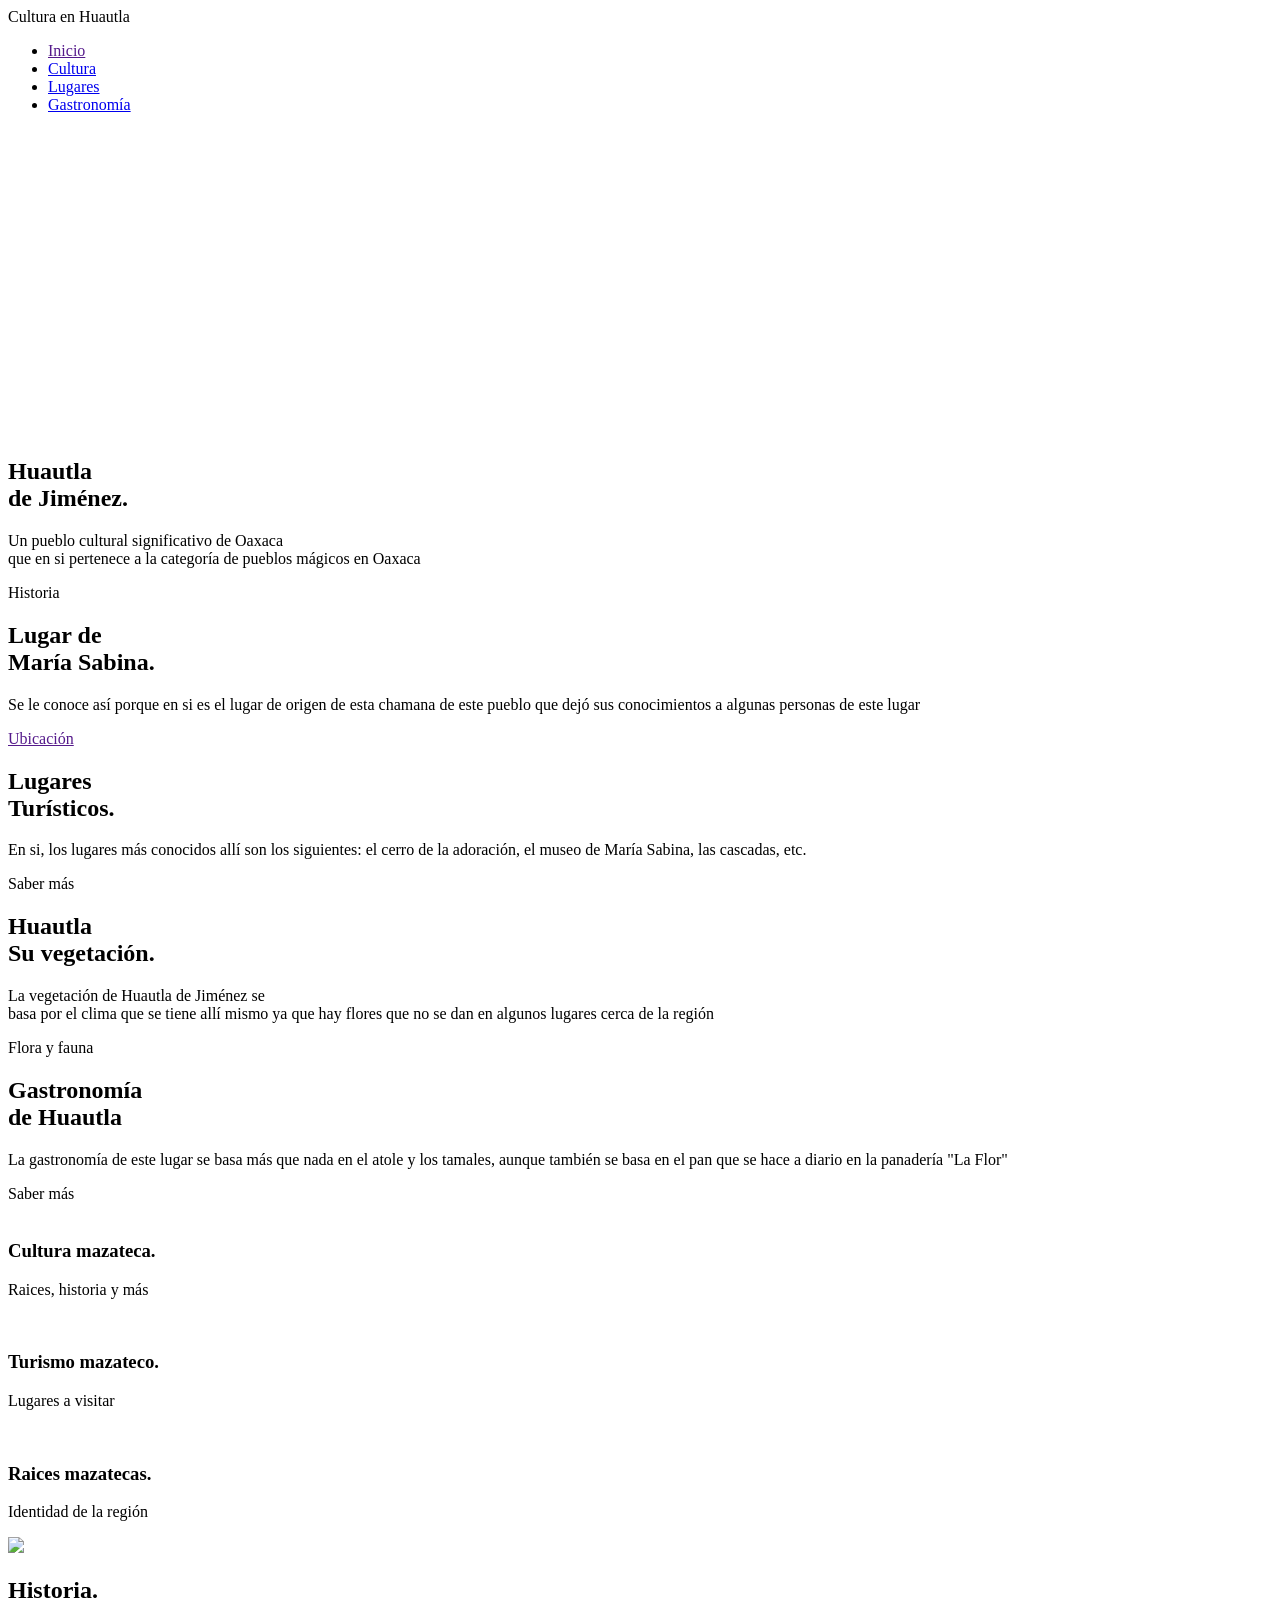
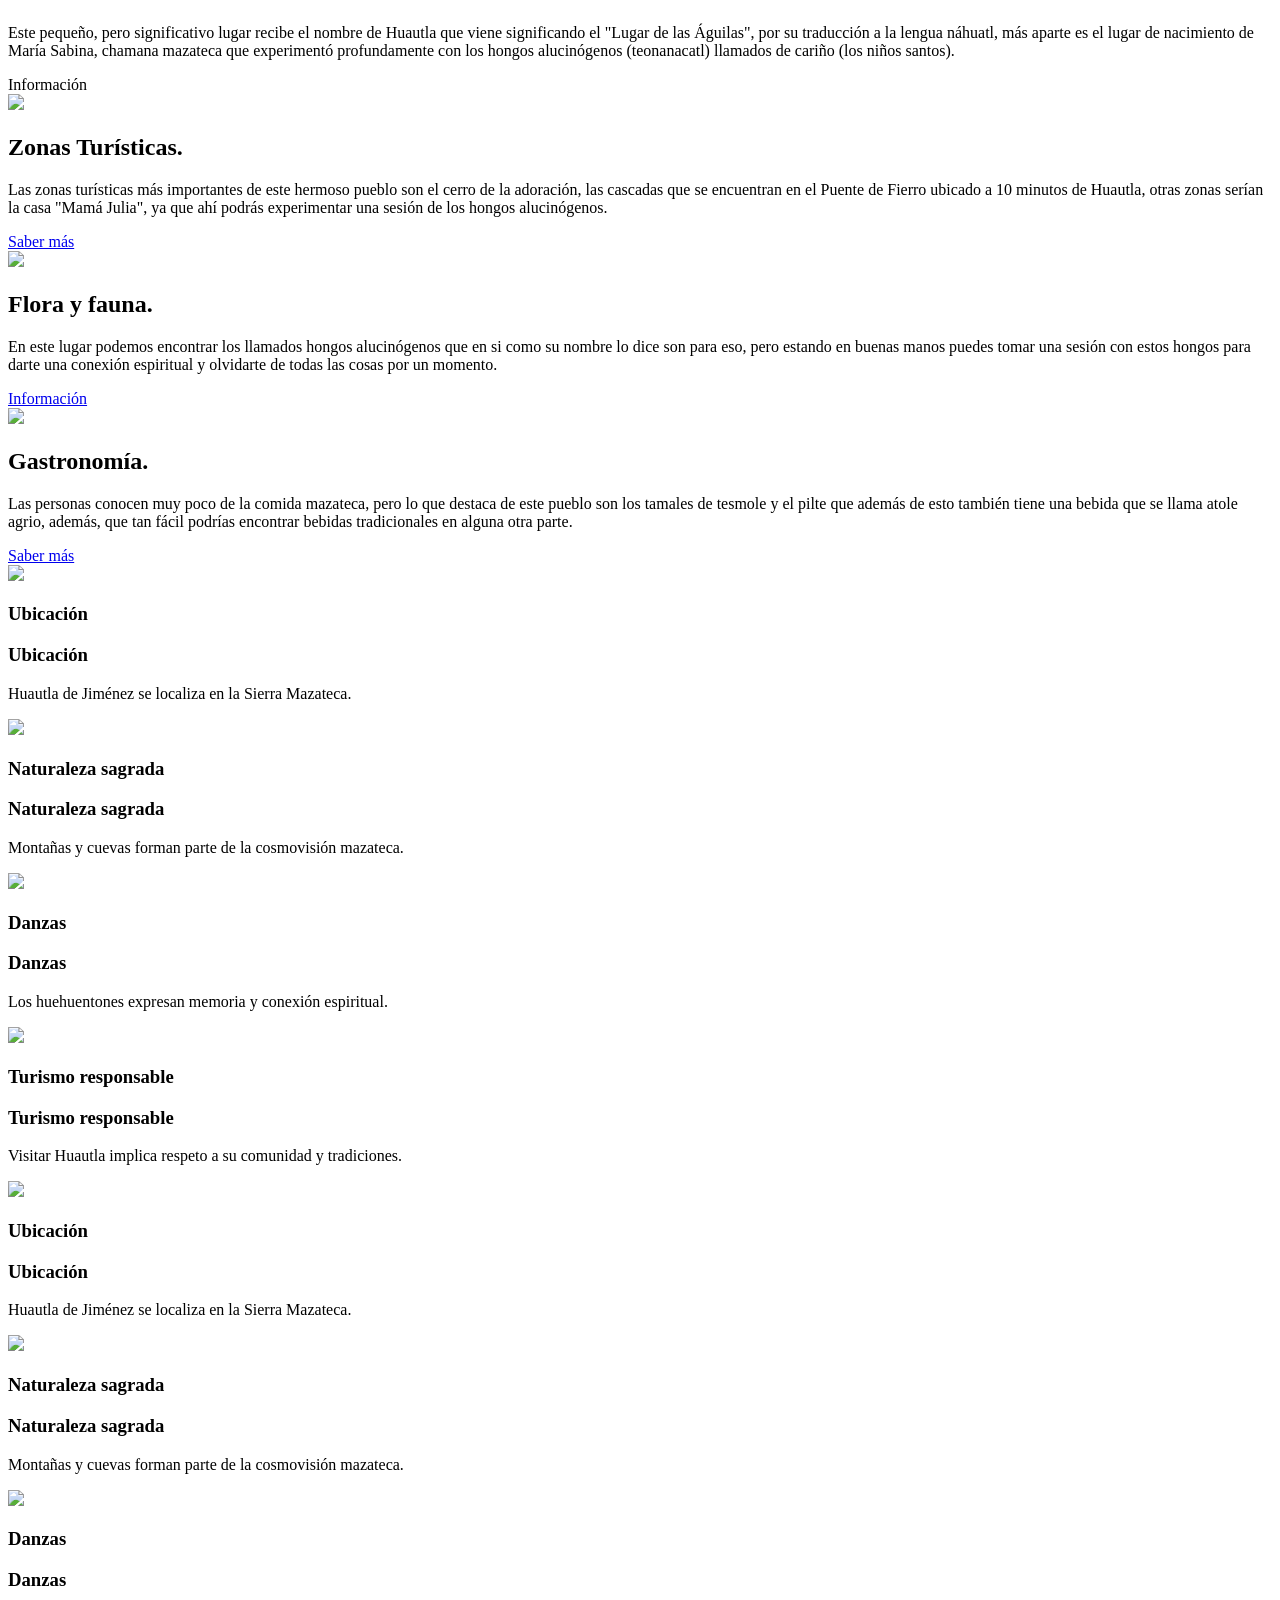
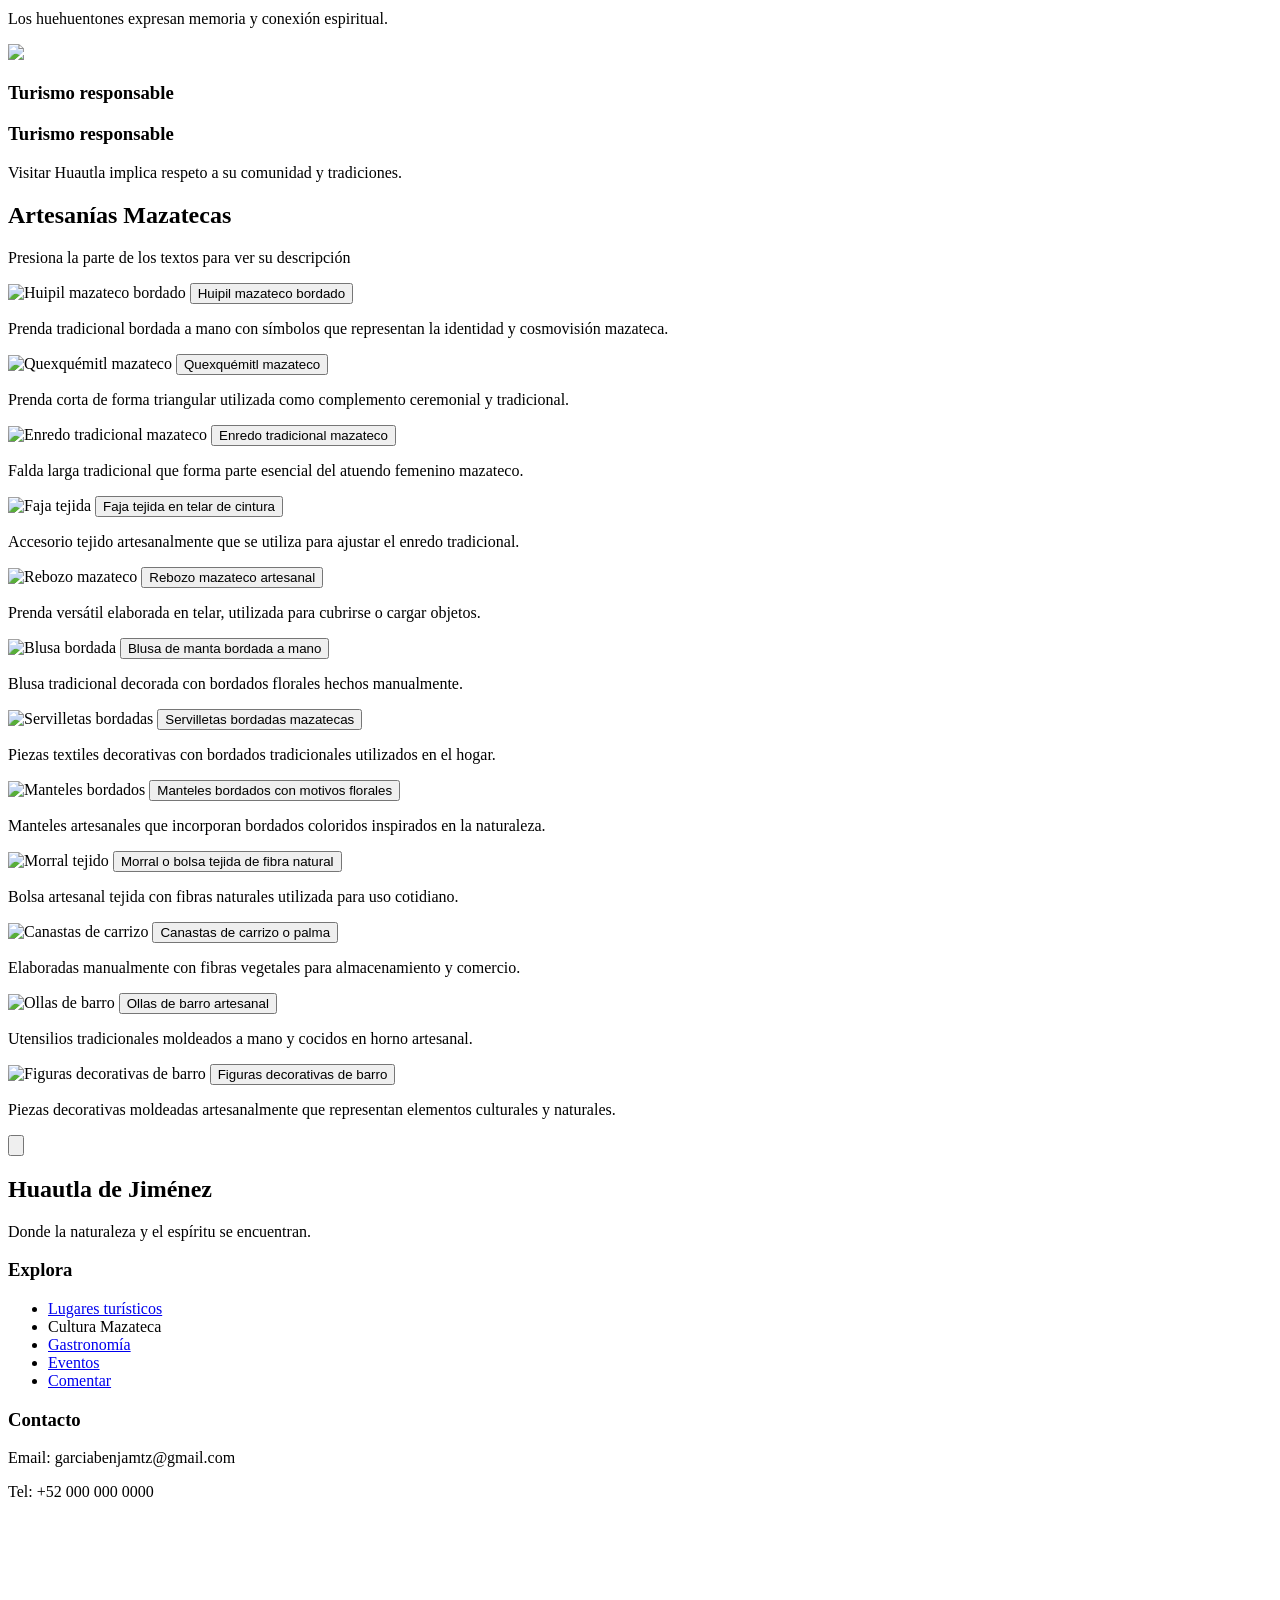
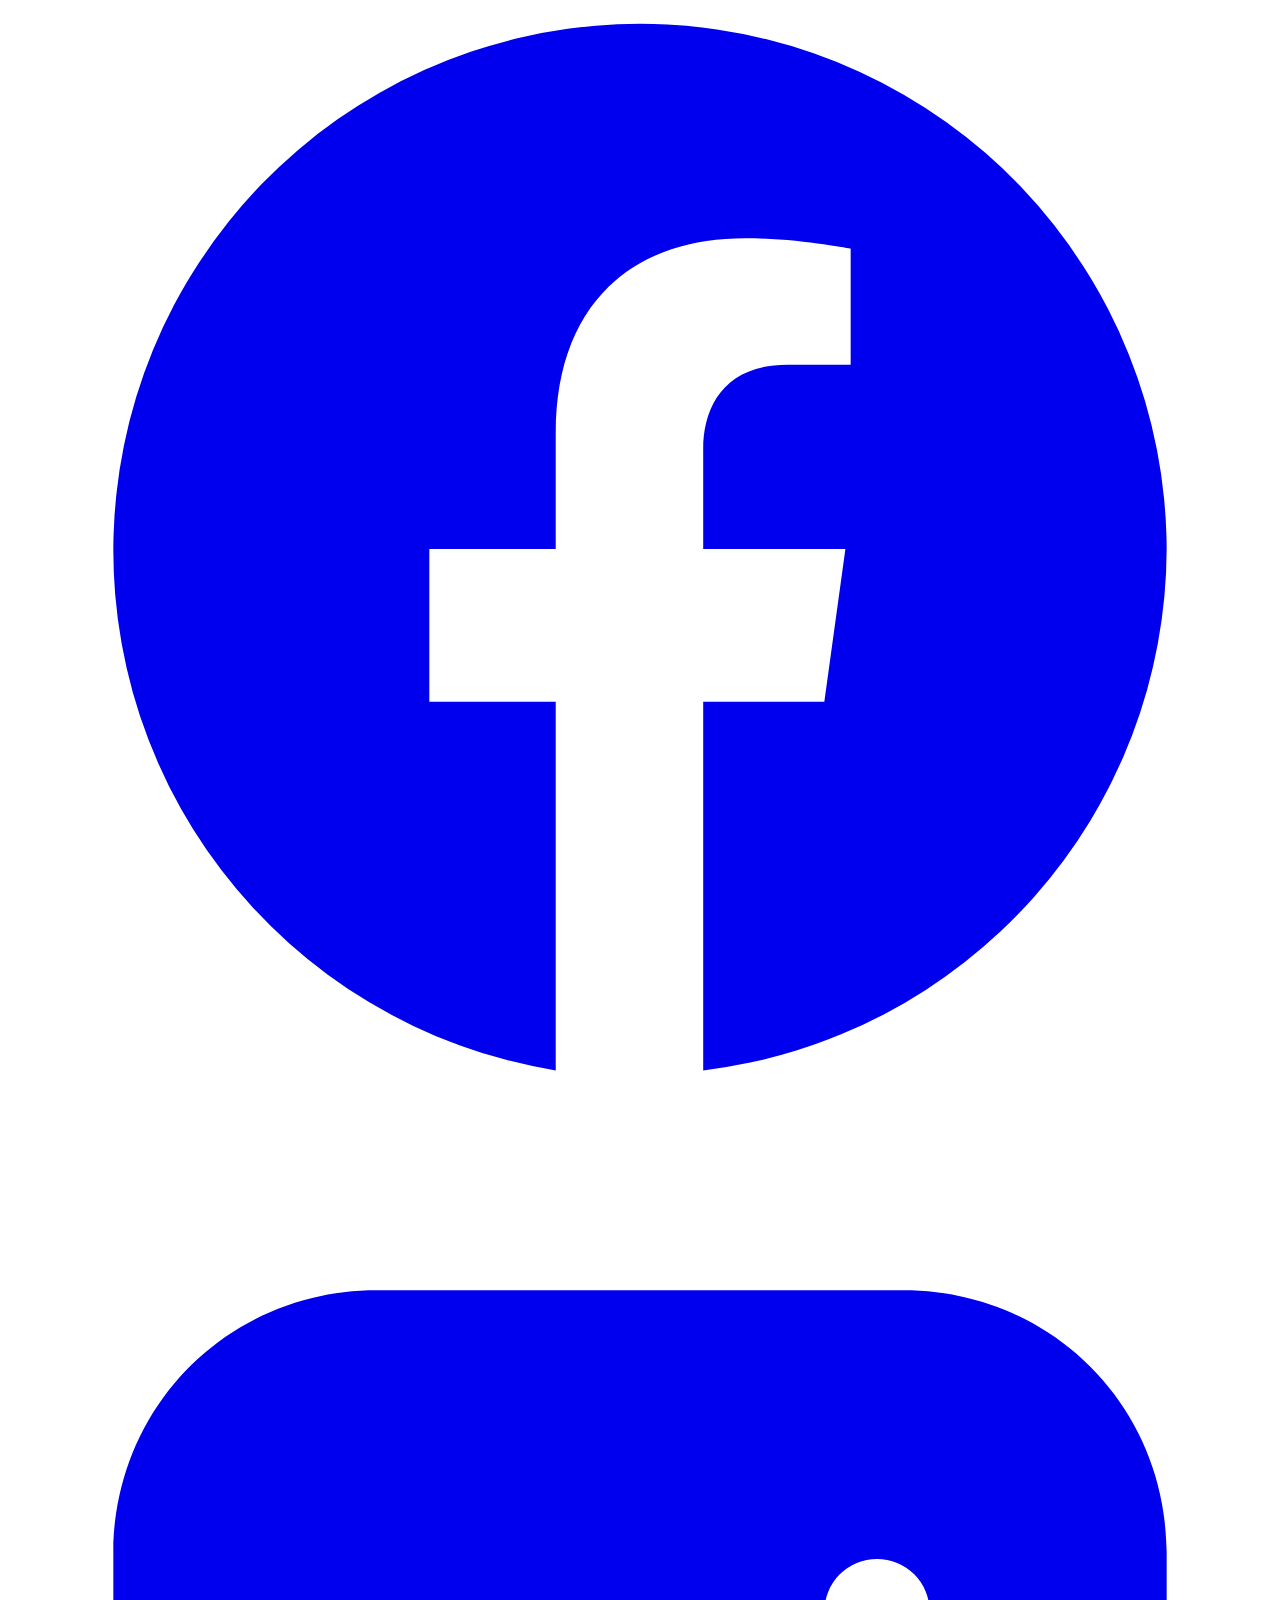
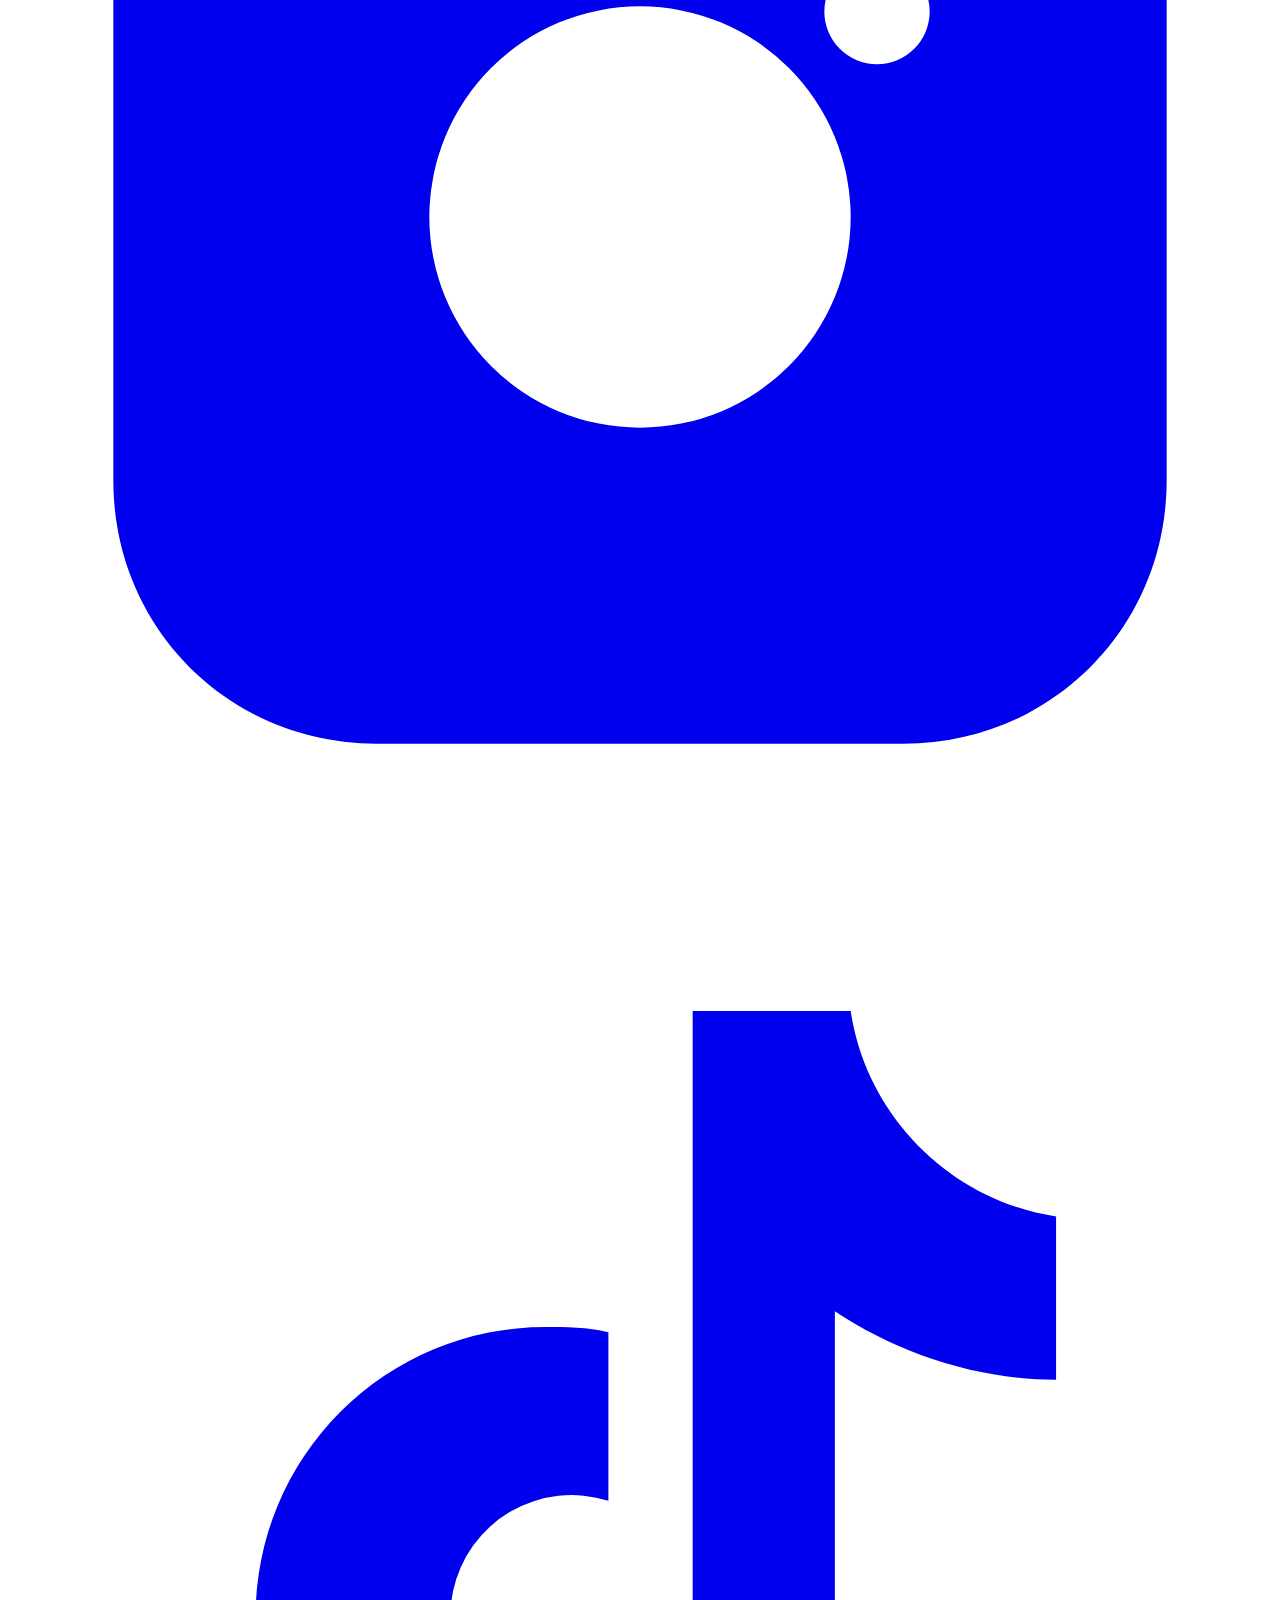
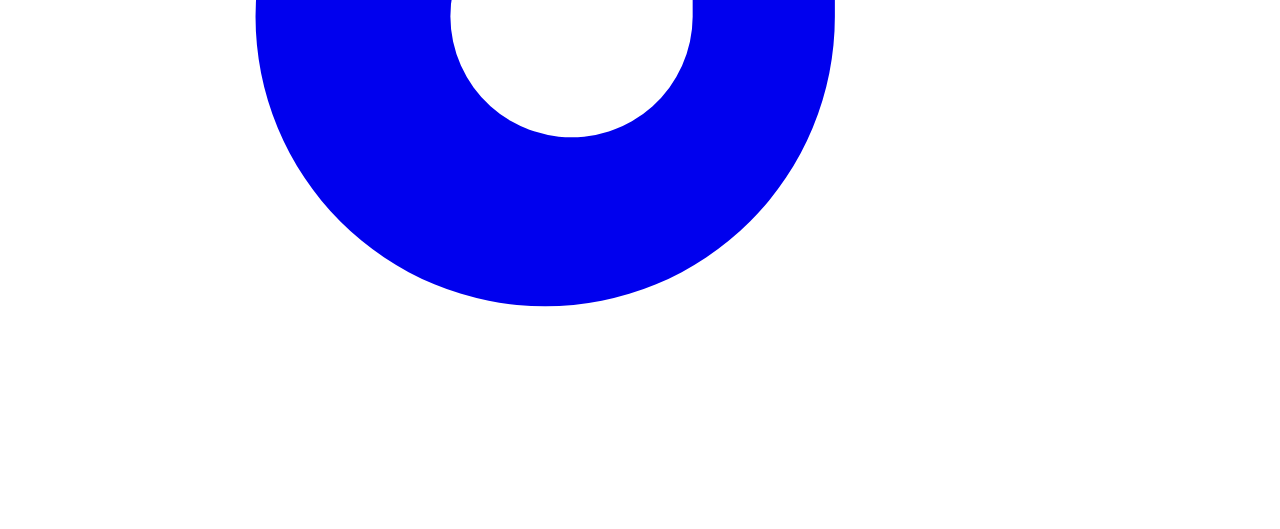
==== index.html @ d5d4a18e "Add files via upload" ====
<!DOCTYPE html>
<html lang="en">
<head>
    <meta charset="UTF-8">
    <meta http-equiv="X-UA-Compatible" content="IE-edge">
    <meta name="viewport" content="width=device-width, initial-scale=1.0">
    <title>Cultura en Huautla de Jiménez, Oaxaca</title>
    <link rel="stylesheet" href="CSS/Aparien.css">
    <link rel="preconnect" href="https://fonts.googleapis.com">
    <link rel="preconnect" href="https://fonts.gstatic.com" crossorigin>
</head>
<body>

    <!-- NAVBAR -->
  <nav class="navbar">
    <div class="logo">Cultura en Huautla</div>

    <div class="hamburger" id="hamburger">
        <span></span>
        <span></span>
        <span></span>
    </div>


    <ul class="menu" id="menu">
      <li><a class="active" href="">Inicio</a></li>
      <li><a href="De nosotros.html">Cultura</a></li>
      <li><a href="Servicios.html">Lugares</a></li>
      <li><a href="Gastro.html">Gastronomía</a></li>
    </ul>
  </nav>

    <section class="home" id="home">
        <video class="video-slider active" src="Videos/Video_2-1.mp4" autoplay muted loop playsinline preload="metadata"></video>
        <video class="video-slider" src="Videos/Video_2.mp4" autoplay muted loop playsinline preload="metadata"></video>
        <video class="video-slider" src="Videos/Video_3.mp4" autoplay muted loop playsinline preload="metadata"></video>
        <video class="video-slider" src="Videos/Video_4.mp4" autoplay muted loop playsinline preload="metadata"></video>
        <video class="video-slider" src="Videos/video_1.mp4" autoplay muted loop playsinline preload="metadata"></video>

        <div class="content active">
            <h1>Huautla<br><span>de Jiménez.</span></h1>
            <p>Un pueblo cultural significativo de Oaxaca<br>que en si pertenece a la categoría de pueblos mágicos en Oaxaca</p>
            <a onclick="document.getElementById('blog-1').scrollIntoView({behavior:'smooth'})">Historia</a>
        </div>
        <div class="content">
            <h1>Lugar de<br><span>María Sabina.</span></h1>
            <p>Se le conoce así porque en si es el lugar de origen de esta chamana de este pueblo que dejó sus conocimientos a algunas personas de este lugar</p>
            <a href="">Ubicación</a>
        </div>
        <div class="content">
            <h1>Lugares<br><span>Turísticos.</span></h1>
            <p>En si, los lugares más conocidos allí son los siguientes: el cerro de la adoración, el museo de María Sabina, las cascadas, etc.</p>
            <a onclick="document.getElementById('blog-3').scrollIntoView({behavior:'smooth'})">Saber más</a>
        </div>
        <div class="content">
            <h1>Huautla<br><span>Su vegetación.</span></h1>
            <p>La vegetación de Huautla de Jiménez se<br>basa por el clima que se tiene allí mismo ya que hay flores que no se dan en algunos lugares cerca de la región</p>
            <a onclick="document.getElementById('blog-4').scrollIntoView({behavior:'smooth'})">Flora y fauna</a>
        </div>
        <div class="content">
            <h1>Gastronomía<br><span>de Huautla</span></h1>
            <p>La gastronomía de este lugar se basa más que nada en el atole y los tamales, aunque también se basa en el pan que se hace a diario en la panadería "La Flor"</p>
            <a onclick="document.getElementById('blog-5').scrollIntoView({behavior:'smooth'})">Saber más</a>
        </div>
        <div class="slider-navigation">
            <div class="nav-btn active"></div>
            <div class="nav-btn"></div>
            <div class="nav-btn"></div>
            <div class="nav-btn"></div>
            <div class="nav-btn"></div>
        </div>

        <div class="hero-overlay"></div>
    </section>

    <section class="icons container">
        <div class="icon-1">
            <div class="icon-img">
                <img src="Icons/instagram.ico" loading="lazy" alt="">
            </div>
            <div class="icon-txt">
                <h3>Cultura mazateca.</h3>
                <p>
                    Raices, historia y más
                </p>
            </div>
        </div>
        <div class="icon-1">
            <div class="icon-img">
                <img src="Icons/Tiktok.ico" loading="lazy" alt="">
            </div>
            <div class="icon-txt">
                <h3>Turismo mazateco.</h3>
                <p>
                    Lugares a visitar
                </p>
            </div>
        </div>
        <div class="icon-1">
            <div class="icon-img">
                <img src="Icons/Face.ico" loading="lazy" alt="">
            </div>
            <div class="icon-txt">
                <h3>Raices mazatecas.</h3>
                <p>
                    Identidad de la región
                </p>
            </div>
        </div>
    </section>

    <section class="blog container">

        <div class="blog-1" id="blog-1">
            <img src="Fotos/huehuentones-42.jpg" loading="lazy">
            <h2>Historia.</h2>
            <p>
                Este pequeño, pero significativo lugar recibe el nombre de Huautla 
                que viene significando el "Lugar de las Águilas", por su traducción 
                a la lengua náhuatl, más aparte es el lugar de nacimiento de 
                María Sabina, chamana mazateca que experimentó profundamente con 
                los hongos alucinógenos (teonanacatl) llamados de cariño (los niños santos).
            </p>
            <a onclick="document.getElementById('home').scrollIntoView({behavior:'smooth'})"class="btn-2">Información</a>
        </div>
        
        <div class="blog-1" id="blog-3">
            <img src="Fotos/Sis.jpg" loading="lazy">
            <h2>Zonas Turísticas.</h2>
            <p>
                Las zonas turísticas más importantes de este hermoso pueblo son 
                el cerro de la adoración, las cascadas que se encuentran en el 
                Puente de Fierro ubicado a 10 minutos de Huautla, otras zonas serían 
                la casa "Mamá Julia", ya que ahí podrás experimentar una sesión de los 
                hongos alucinógenos.
            </p>
            <a href="Servicios.html" class="btn-2">Saber más</a>
        </div>
    </section>

    <section class="blogs container">

        <div class="blogs-1" id="blog-4">
            <img src="Fotos/cascadas.png" loading="lazy">
            <h2>Flora y fauna.</h2>
            <p>
                En este lugar podemos encontrar los llamados hongos alucinógenos que en si como su nombre lo dice son para eso, pero estando en buenas manos puedes tomar una sesión con estos hongos para darte una conexión espiritual y olvidarte de todas las cosas por un momento.
            </p>
            <a href="#" class="btn-2">Información</a>
        </div>

        <div class="blogs-1" id="blog-5">
            <img src="Fotos/Tejate.webp" loading="lazy">
            <h2>Gastronomía.</h2>
            <p>
                Las personas conocen muy poco de la comida mazateca, pero lo que 
                destaca de este pueblo son los tamales de tesmole y el pilte 
                que además de esto también tiene una bebida que se llama atole agrio,
                además, que tan fácil podrías encontrar bebidas tradicionales en alguna otra parte.
            </p>
            <a href="Gastro.html" class="btn-2">Saber más</a>
        </div>
    </section>

    <section class="cards">
    
    <div class="card">
        <div class="card-inner">
            <div class="card-front">
                <img src="Fotos/Huautla-de-Jimenez.10.gif" loading="lazy">
                <h3>Ubicación</h3>
            </div>
            <div class="card-back">
                <h3>Ubicación</h3>
                <p>Huautla de Jiménez se localiza en la Sierra Mazateca.</p>
            </div>
        </div>
    </div>

    <div class="card">
        <div class="card-inner">
            <div class="card-front">
                <img src="Fotos/rios.jpg" loading="lazy">
                <h3>Naturaleza sagrada</h3>
            </div>
            <div class="card-back">
                <h3>Naturaleza sagrada</h3>
                <p>Montañas y cuevas forman parte de la cosmovisión mazateca.</p>
            </div>
        </div>
    </div>

    <div class="card">
        <div class="card-inner">
            <div class="card-front">
                <img src="Fotos/danza.webp" loading="lazy">
                <h3>Danzas</h3>
            </div>
            <div class="card-back">
                <h3>Danzas</h3>
                <p>Los huehuentones expresan memoria y conexión espiritual.</p>
            </div>
        </div>
    </div>

    <div class="card">
        <div class="card-inner">
            <div class="card-front">
                <img src="Fotos/descarga (1).jfif" loading="lazy">
                <h3>Turismo responsable</h3>
            </div>
            <div class="card-back">
                <h3>Turismo responsable</h3>
                <p>Visitar Huautla implica respeto a su comunidad y tradiciones.</p>
            </div>
        </div>
    </div>

    <div class="card">
        <div class="card-inner">
            <div class="card-front">
                <img src="Fotos/Huautla-de-Jimenez.10.gif" loading="lazy">
                <h3>Ubicación</h3>
            </div>
            <div class="card-back">
                <h3>Ubicación</h3>
                <p>Huautla de Jiménez se localiza en la Sierra Mazateca.</p>
            </div>
        </div>
    </div>

    <div class="card">
        <div class="card-inner">
            <div class="card-front">
                <img src="Fotos/rios.jpg" loading="lazy">
                <h3>Naturaleza sagrada</h3>
            </div>
            <div class="card-back">
                <h3>Naturaleza sagrada</h3>
                <p>Montañas y cuevas forman parte de la cosmovisión mazateca.</p>
            </div>
        </div>
    </div>

    <div class="card">
        <div class="card-inner">
            <div class="card-front">
                <img src="Fotos/danza.webp" loading="lazy">
                <h3>Danzas</h3>
            </div>
            <div class="card-back">
                <h3>Danzas</h3>
                <p>Los huehuentones expresan memoria y conexión espiritual.</p>
            </div>
        </div>
    </div>

    <div class="card">
        <div class="card-inner">
            <div class="card-front">
                <img src="Fotos/descarga (1).jfif" loading="lazy">
                <h3>Turismo responsable</h3>
            </div>
            <div class="card-back">
                <h3>Turismo responsable</h3>
                <p>Visitar Huautla implica respeto a su comunidad y tradiciones.</p>
            </div>
        </div>
    </div>

    </section>
    
    <section class="artesanias-section">
        <h2>Artesanías Mazatecas</h2>
        <p class="section-text">Presiona la parte de los textos para ver su descripción</p>
    
        <div class="artesanias-grid">
    
            <!-- 1 -->
            <div class="car">
                <img src="Fotos/art9.jpg" loading="lazy" alt="Huipil mazateco bordado">
                <button class="accordion">Huipil mazateco bordado</button>
                <div class="panel">
                    <p>Prenda tradicional bordada a mano con símbolos que representan la identidad y cosmovisión mazateca.
                    </p>
                </div>
            </div>
    
            <!-- 2 -->
            <div class="car">
                <img src="Fotos/art3.webp" loading="lazy" alt="Quexquémitl mazateco">
                <button class="accordion">Quexquémitl mazateco</button>
                <div class="panel">
                    <p>Prenda corta de forma triangular utilizada como complemento ceremonial y tradicional.</p>
                </div>
            </div>
    
            <!-- 3 -->
            <div class="car">
                <img src="Fotos/art5.jpg" loading="lazy" alt="Enredo tradicional mazateco">
                <button class="accordion">Enredo tradicional mazateco</button>
                <div class="panel">
                    <p>Falda larga tradicional que forma parte esencial del atuendo femenino mazateco.</p>
                </div>
            </div>
    
            <!-- 4 -->
            <div class="car">
                <img src="Fotos/art12.webp" loading="lazy" alt="Faja tejida">
                <button class="accordion">Faja tejida en telar de cintura</button>
                <div class="panel">
                    <p>Accesorio tejido artesanalmente que se utiliza para ajustar el enredo tradicional.</p>
                </div>
            </div>
    
            <!-- 5 -->
            <div class="car">
                <img src="Fotos/art11.jpg" loading="lazy" alt="Rebozo mazateco">
                <button class="accordion">Rebozo mazateco artesanal</button>
                <div class="panel">
                    <p>Prenda versátil elaborada en telar, utilizada para cubrirse o cargar objetos.</p>
                </div>
            </div>
    
            <!-- 6 -->
            <div class="car">
                <img src="Fotos/art2.jpg" loading="lazy" alt="Blusa bordada">
                <button class="accordion">Blusa de manta bordada a mano</button>
                <div class="panel">
                    <p>Blusa tradicional decorada con bordados florales hechos manualmente.</p>
                </div>
            </div>
    
            <!-- 7 -->
            <div class="car">
                <img src="Fotos/art6.jpg" loading="lazy" alt="Servilletas bordadas">
                <button class="accordion">Servilletas bordadas mazatecas</button>
                <div class="panel">
                    <p>Piezas textiles decorativas con bordados tradicionales utilizados en el hogar.</p>
                </div>
            </div>
    
            <!-- 8 -->
            <div class="car">
                <img src="Fotos/art13.jpg" loading="lazy" alt="Manteles bordados">
                <button class="accordion">Manteles bordados con motivos florales</button>
                <div class="panel">
                    <p>Manteles artesanales que incorporan bordados coloridos inspirados en la naturaleza.</p>
                </div>
            </div>
    
            <!-- 9 -->
            <div class="car">
                <img src="Fotos/art8.jpg" loading="lazy" alt="Morral tejido">
                <button class="accordion">Morral o bolsa tejida de fibra natural</button>
                <div class="panel">
                    <p>Bolsa artesanal tejida con fibras naturales utilizada para uso cotidiano.</p>
                </div>
            </div>
    
            <!-- 10 -->
            <div class="car">
                <img src="Fotos/art4.jpg" loading="lazy" alt="Canastas de carrizo">
                <button class="accordion">Canastas de carrizo o palma</button>
                <div class="panel">
                    <p>Elaboradas manualmente con fibras vegetales para almacenamiento y comercio.</p>
                </div>
            </div>
    
            <!-- 11 -->
            <div class="car">
                <img src="Fotos/art1.jpg" loading="lazy" alt="Ollas de barro">
                <button class="accordion">Ollas de barro artesanal</button>
                <div class="panel">
                    <p>Utensilios tradicionales moldeados a mano y cocidos en horno artesanal.</p>
                </div>
            </div>
    
            <!-- 12 -->
            <div class="car">
                <img src="Fotos/art7.jpg" loading="lazy" alt="Figuras decorativas de barro">
                <button class="accordion">Figuras decorativas de barro</button>
                <div class="panel">
                    <p>Piezas decorativas moldeadas artesanalmente que representan elementos culturales y naturales.</p>
                </div>
            </div>
    
        </div>
    </section>

<button id="backToTop" aria-label="Volver arriba">
  <svg viewBox="0 0 24 24" fill="none">
    <path d="M12 19V5M12 5L5 12M12 5L19 12"
          stroke="currentColor"
          stroke-width="2.2"
          stroke-linecap="round"
          stroke-linejoin="round"/>
  </svg>
</button>

<footer class="footer parallax-footer">
<div class="footer-overlay"></div>

<div class="footer-container reveal">

    <div class="footer-brand">
        <h2>Huautla de Jiménez</h2>
        <p>Donde la naturaleza y el espíritu se encuentran.</p>
    </div>

    <div class="footer-links">
        <h3>Explora</h3>
        <ul>
            <li><a href="Servicios.html">Lugares turísticos</a></li>
            <li><a onclick="document.getElementById('home').scrollIntoView({behavior:'smooth'})" class="button">Cultura
                    Mazateca</a></li>
            <li><a href="Gastro.html">Gastronomía</a></li>
            <li><a href="De nosotros.html">Eventos</a></li>
            <li><a href="Comentar.html">Comentar</a></li>
        </ul>
    </div>

    <div class="footer-contact">
        <h3>Contacto</h3>
        <p>Email: garciabenjamtz@gmail.com</p>
        <p>Tel: +52 000 000 0000</p>
        <div class="social">
            <a href="#" aria-label="Facebook">
                <svg viewBox="0 0 24 24" fill="currentColor">
                    <path
                        d="M22 12a10 10 0 1 0-11.6 9.9v-7h-2.4V12h2.4V9.8c0-2.4 1.4-3.7 3.6-3.7 1 0 2 .2 2 .2v2.2h-1.2c-1.2 0-1.6.8-1.6 1.6V12h2.7l-.4 2.9h-2.3v7A10 10 0 0 0 22 12z" />
                </svg>
            </a>

            <a href="#" aria-label="Instagram">
                <svg viewBox="0 0 24 24" fill="currentColor">
                    <path
                        d="M7 2C4.2 2 2 4.2 2 7v10c0 2.8 2.2 5 5 5h10c2.8 0 5-2.2 5-5V7c0-2.8-2.2-5-5-5H7zm5 6a4 4 0 1 1 0 8 4 4 0 0 1 0-8zm4.5-.9a1 1 0 1 1 0 2 1 1 0 0 1 0-2z" />
                </svg>
            </a>

            <a href="#" aria-label="TikTok">
                <svg viewBox="0 0 24 24" fill="currentColor">
                    <path
                        d="M16 3c.3 2 1.9 3.6 3.9 3.9v3.1c-1.5 0-3-.5-4.2-1.3v5.8a5.5 5.5 0 1 1-5.5-5.5c.4 0 .8 0 1.2.1v3.2a2.3 2.3 0 1 0 1.6 2.2V3h3z" />
                </svg>
            </a>
        </div>
    </div>
</div>
</footer>

    <script src="Js/pagina.js"></script>
    <script src="Js/footer.js"></script>
    <script>
        const accordions = document.querySelectorAll(".accordion");

        accordions.forEach(btn => {
            btn.addEventListener("click", function () {
                const panel = this.nextElementSibling;

                if (panel.style.maxHeight) {
                    panel.style.maxHeight = null;
                } else {
                    panel.style.maxHeight = panel.scrollHeight + "px";
                }
            });
        });
    </script>
    
</body>

</html>
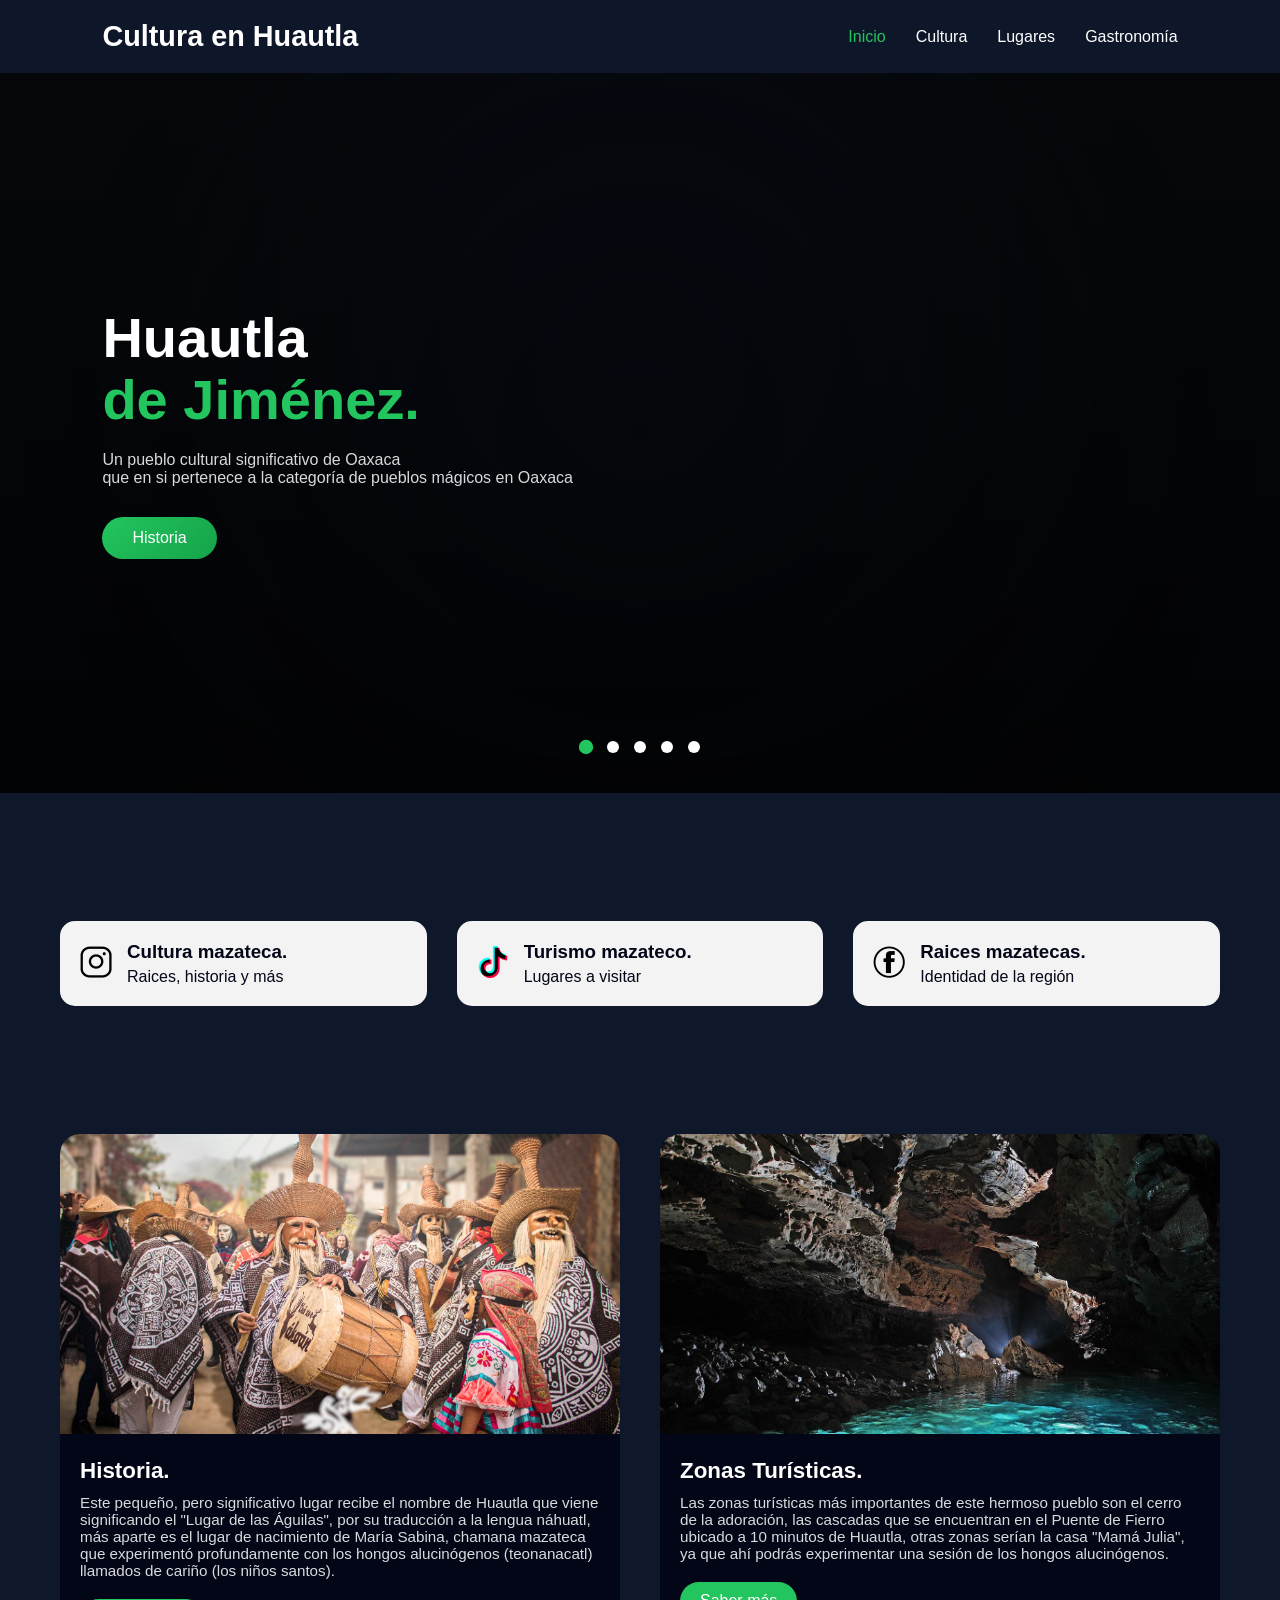
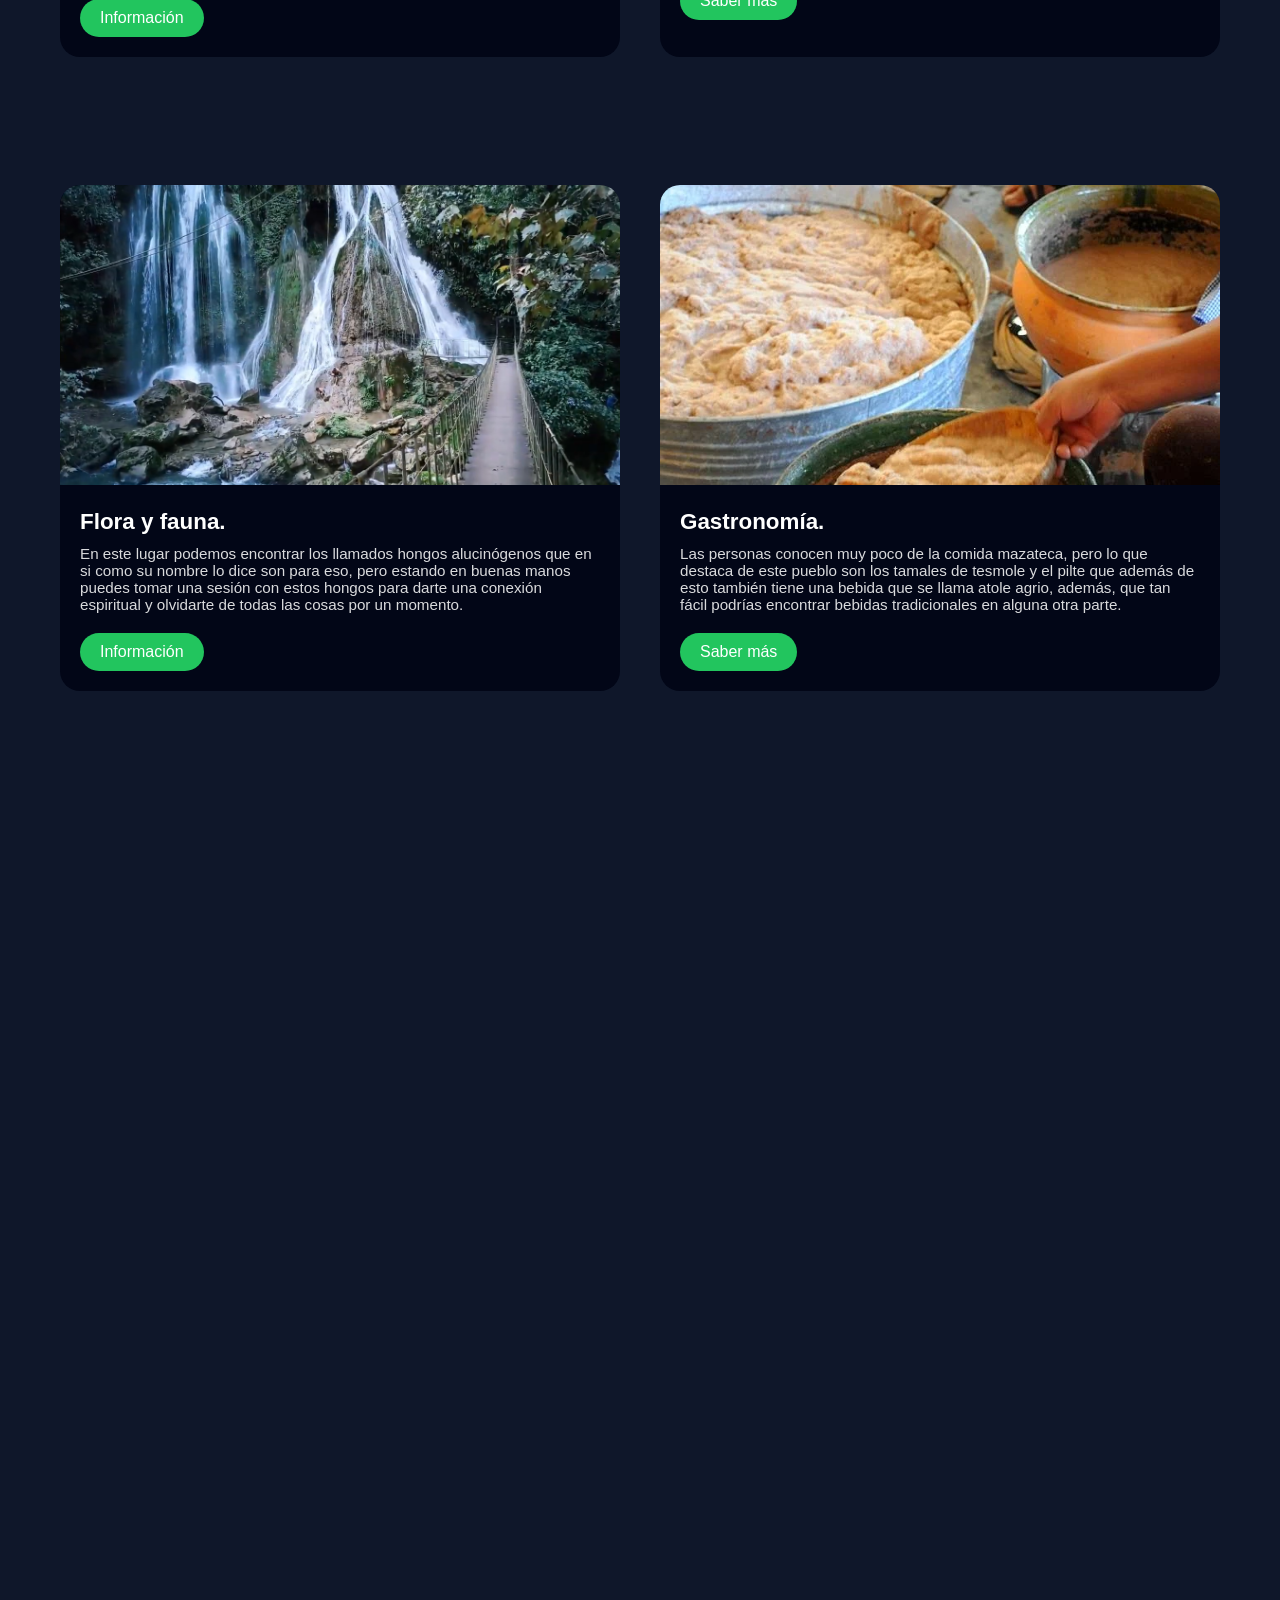
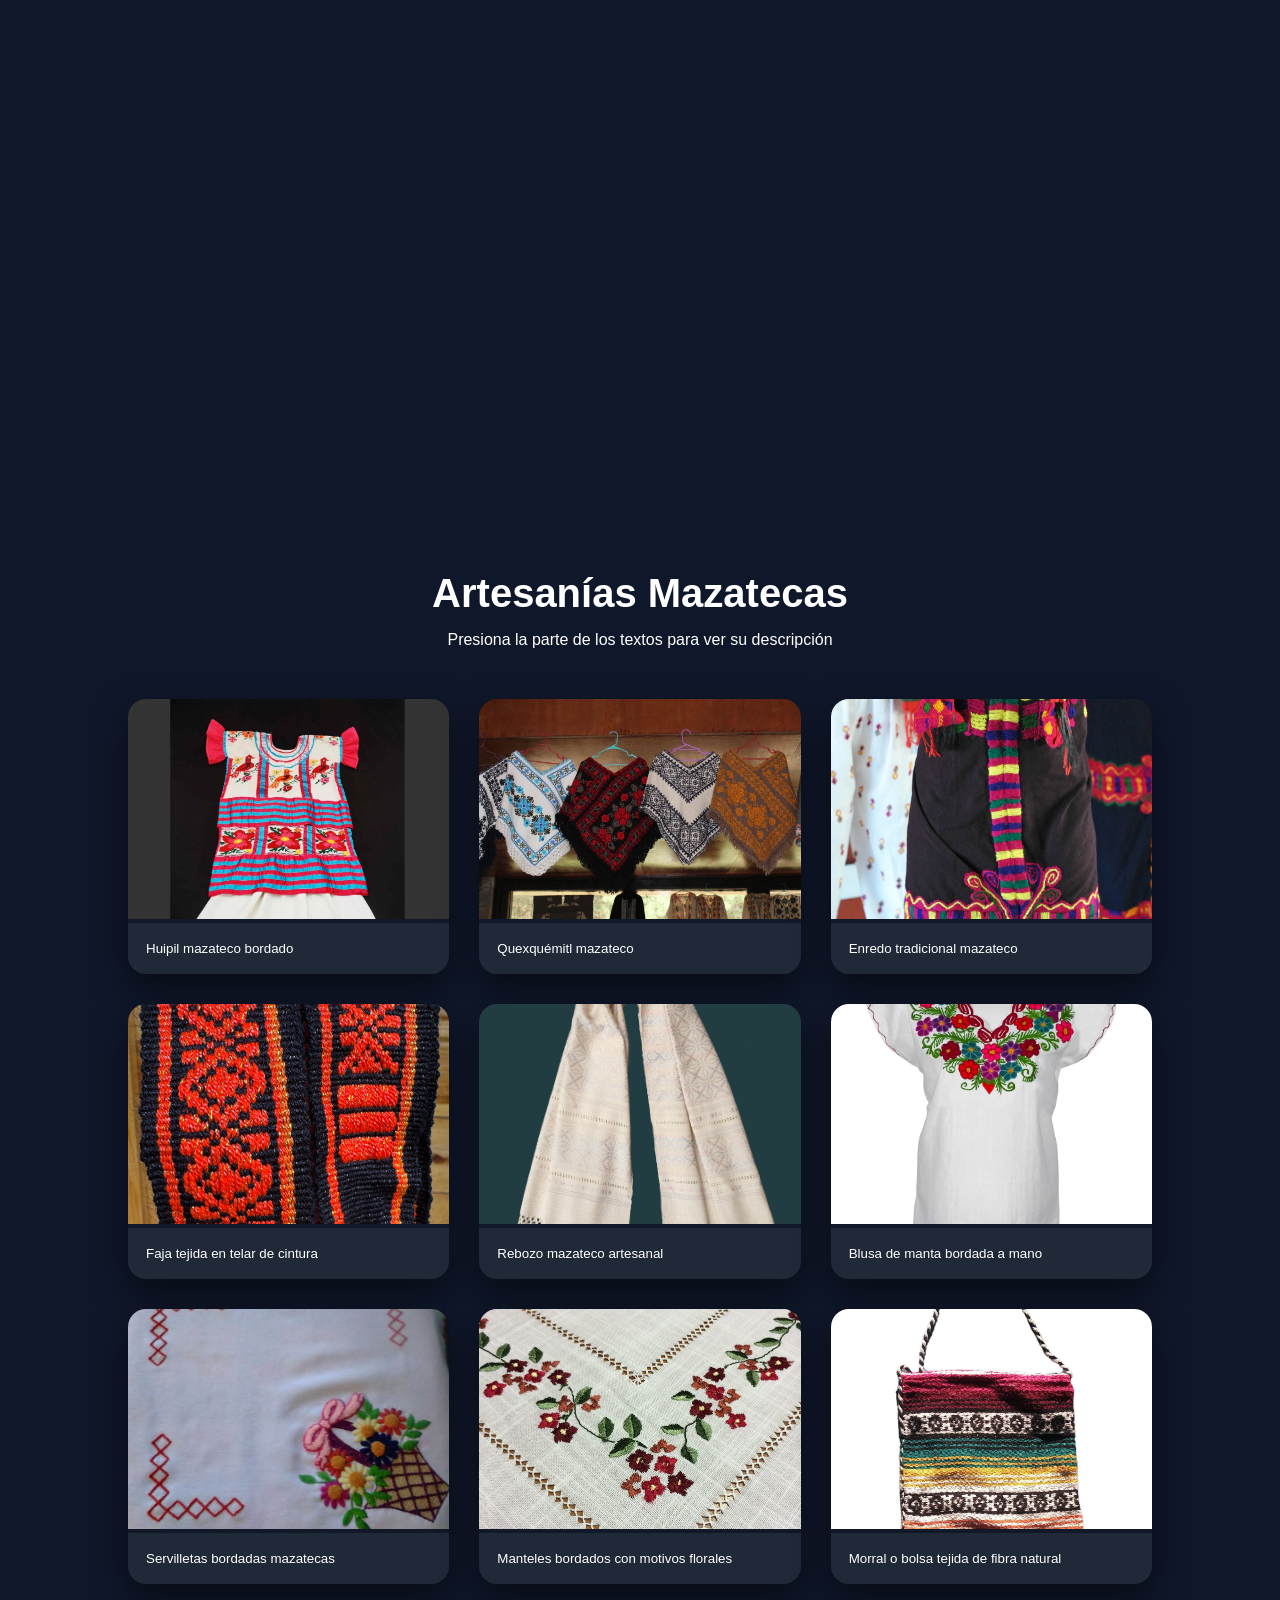
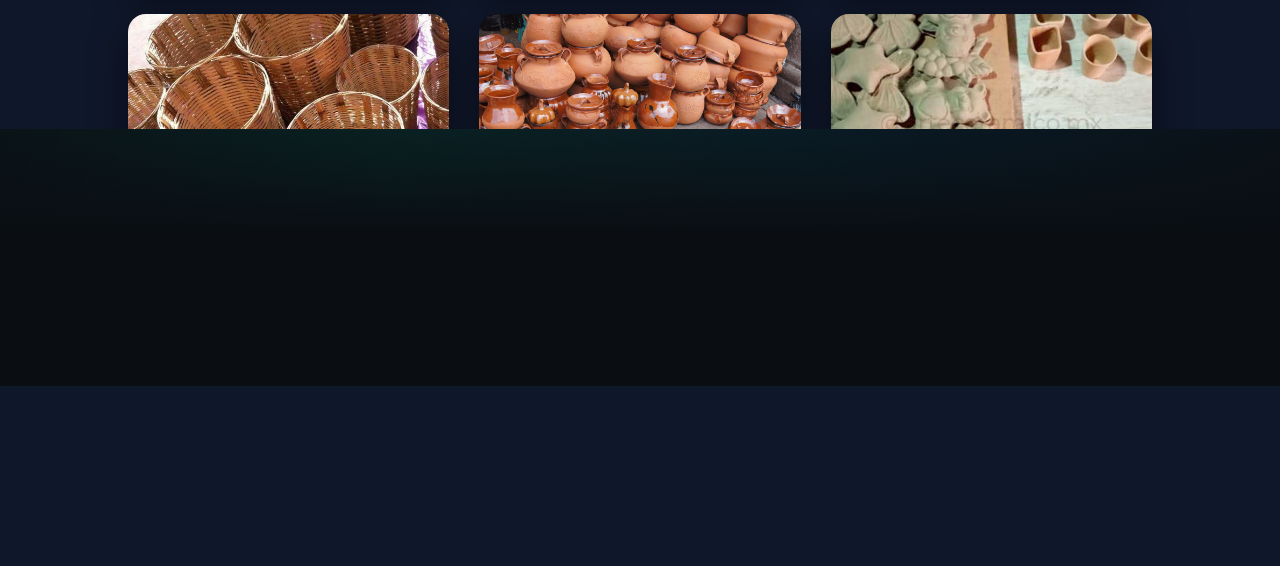
==== commit 75d57e28: "Update print statement from 'Hello' to 'Goodbye'" ====
--- a/index.html
+++ b/index.html
@@ -28,7 +28,7 @@
       <li><a href="Servicios.html">Lugares</a></li>
       <li><a href="Gastro.html">Gastronomía</a></li>
     </ul>
-  </nav>
+  </nav> 
 
     <section class="home" id="home">
         <video class="video-slider active" src="Videos/Video_2-1.mp4" autoplay muted loop playsinline preload="metadata"></video>
@@ -470,4 +470,5 @@
     
 </body>
 
-</html>+
+</html>
--- a/CSS/Aparien.css
+++ b/CSS/Aparien.css
@@ -0,0 +1,711 @@
+/* =====================
+   RESET
+===================== */
+*{
+  margin:0;
+  padding:0;
+  box-sizing:border-box;
+  font-family:'Poppins',sans-serif;
+}
+
+::-webkit-scrollbar{
+    display: none;
+}
+body{
+  background:#0f172a;
+  color:#fff;
+  overflow-x:hidden;
+  visibility: hidden;
+  opacity: 0;
+  animation: show-content 1.5s linear forwards;
+  animation-delay: 1s;
+}
+
+/* =====================
+   CONTENEDOR
+===================== */
+.container{
+  max-width:1200px;
+  margin:auto;
+  padding:0 20px;
+}
+
+section{
+  padding:80px 0;
+}
+
+/* =====================
+   NAVBAR
+===================== */
+.navbar{
+  position:sticky;
+  top:0;
+  z-index:1000;
+  display:flex;
+  justify-content:space-between;
+  align-items:center;
+  padding:20px 8%;
+  background:rgba(15,23,42,.95);
+  backdrop-filter:blur(15px);
+}
+
+.logo{
+  font-size:1.8rem;
+  font-weight:700;
+}
+
+.menu{
+  display:flex;
+  gap:30px;
+  list-style:none;
+}
+
+.menu a{
+  color:#fff;
+  text-decoration:none;
+  transition:.3s;
+}
+
+.menu a:hover,
+.menu .active{
+  color:#22c55e;
+}
+
+/* HAMBURGER */
+.hamburger{
+  display:none;
+  flex-direction:column;
+  gap:5px;
+  cursor:pointer;
+}
+
+.hamburger span{
+  width:25px;
+  height:3px;
+  background:#fff;
+  transition:.3s;
+}
+
+.hamburger.open span:nth-child(1){
+  transform:rotate(45deg) translateY(11px);
+}
+
+.hamburger.open span:nth-child(2){
+  opacity:0;
+}
+
+.hamburger.open span:nth-child(3){
+  transform:rotate(-45deg) translateY(-11px);
+}
+
+/* =====================
+   HERO / HOME
+===================== */
+.home{
+  position:relative;
+  min-height:80vh;
+  display:flex;
+  align-items:center;
+  padding:0 8%;
+  overflow:hidden;
+}
+
+.home::before{
+  content:'';
+  position:absolute;
+  inset:0;
+  background:linear-gradient(to bottom,rgba(0,0,0,.5),rgba(0,0,0,.8));
+  z-index:1;
+}
+
+.home video{
+  top: 10px;
+  position:absolute;
+  inset:0;
+  width:100%;
+  height:100%;
+  object-fit:cover;
+}
+
+.hero-overlay{
+  position:absolute;
+  inset:0;
+  background:radial-gradient(circle, rgba(0,0,0,.15), #0a0e13 85%);
+}
+
+.content{
+  position:relative;
+  z-index:2;
+  max-width:600px;
+  display:none;
+}
+
+.content.active{
+  display:block;
+}
+
+.content h1{
+  font-size:3.5rem;
+  font-weight:800;
+  line-height:1.1;
+  margin-bottom:20px;
+}
+
+.content h1 span{
+  color:#22c55e;
+}
+
+.content p{
+  margin-bottom:30px;
+  opacity:.85;
+}
+
+.content a{
+  display:inline-block;
+  padding:12px 30px;
+  border-radius:50px;
+  background:linear-gradient(135deg,#22c55e,#16a34a);
+  color:#fff;
+  text-decoration:none;
+  transition:.3s;
+}
+
+.content a:hover{
+  transform:translateY(-5px);
+  box-shadow:0 10px 25px rgba(34,197,94,.4);
+  cursor: pointer;
+}
+
+/* SLIDER DOTS */
+.slider-navigation{
+  position:absolute;
+  bottom:40px;
+  left:50%;
+  transform:translateX(-50%);
+  display:flex;
+  gap:15px;
+  z-index:3;
+}
+
+.nav-btn{
+  width:12px;
+  height:12px;
+  border-radius:50%;
+  background:#fff;
+  cursor:pointer;
+  transition:.3s;
+}
+
+.nav-btn.active{
+  background:#22c55e;
+  transform:scale(1.2);
+}
+
+/* =====================
+   ICONS
+===================== */
+.icons{
+  margin-top: 10%;
+  display:grid;
+  grid-template-columns:repeat(auto-fit,minmax(250px,1fr));
+  gap:30px;
+}
+
+.icon-1{
+  display:flex;
+  align-items:center;
+  gap:15px;
+  background:#f3f3f3;
+  color: #020617;
+  padding:20px;
+  border-radius:15px;
+  transition: 0.5s;
+}
+
+.icon-1:hover{
+  box-shadow:0 15px 30px rgba(0,0,0,.5);
+  -webkit-box-reflect: below 1px linear-gradient(transparent, #0005);
+  animation: pulsing 2s infinite;
+}
+
+.icon-txt h3{
+  font-size:clamp(1.1rem,1.3rem,1.5);
+  margin-bottom:5px;
+}
+
+@keyframes pulsing{
+  0%{ transform: scale(1);}
+  50%{ transform: scale(1.03);}
+  100%{ transform: scale(1);}
+}
+
+/* =====================
+   BLOG SECTIONS
+===================== */
+.blog,
+.blogs{
+  margin-top: 10%;
+  display:grid;
+  grid-template-columns:repeat(auto-fit,minmax(300px,1fr));
+  gap:40px;
+}
+
+.blog-1,
+.blogs-1{
+  background:#020617;
+  border-radius:20px;
+  overflow:hidden;
+  transition:.4s;
+}
+
+.blog-1:hover,
+.blogs-1:hover{
+  transform:translateY(-10px);
+  box-shadow:0 20px 40px rgba(0,0,0,.5);
+}
+
+.blog-1 img,
+.blogs-1 img{
+  width:100%;
+  height:300px;
+  object-fit:cover;
+}
+
+.blog-1 h2,
+.blogs-1 h2{
+  padding:20px 20px 0;
+  font-size:1.4rem;
+}
+
+.blog-1 p,
+.blogs-1 p{
+  padding:10px 20px 20px;
+  opacity:.85;
+  font-size:.95rem;
+}
+
+.btn-2{
+  cursor: pointer;
+  display:inline-block;
+  margin:0 20px 20px;
+  padding:10px 20px;
+  border-radius:50px;
+  background:#22c55e;
+  color:#fff;
+  text-decoration:none;
+  transition:.3s;
+}
+
+.btn-2:hover{
+  background:#16a34a;
+}
+
+/* =====================
+   CARDS 3D
+===================== */
+/* GRID */
+.cards{
+  display:grid;
+  grid-template-columns:repeat(auto-fit,minmax(250px,1fr));
+  gap:50px;
+  padding:80px 8%;
+}
+
+/* CARD */
+.card{
+  width:300px;
+  perspective:2000px;
+}
+
+.card-inner{
+  position:relative;
+  width:100%;
+  height:380px;
+  transform-style:preserve-3d;
+  transition:transform .9s ease;
+}
+
+/* GIRO */
+.card:hover .card-inner{
+  transform:rotateY(180deg);
+}
+
+/* LADOS */
+.card-front,
+.card-back{
+  position:absolute;
+  inset:0;
+  border-radius:20px;
+  overflow:hidden;
+  backface-visibility:hidden;
+  transform-style:preserve-3d;
+  box-shadow:0 20px 40px rgba(0,0,0,.5);
+}
+
+/* FRENTE */
+.card-front img{
+  width:100%;
+  height:100%;
+  object-fit:cover;
+  border-radius:20px;
+}
+
+.card-front h3{
+  position:absolute;
+  bottom:20px;
+  left:20px;
+  color:white;
+  transform:translateZ(120px);
+  text-shadow:0 10px 25px rgba(0,0,0,.8);
+}
+
+/* ATRÁS */
+.card-back{
+  background: transparent;
+  transform:rotateY(180deg);
+  display:flex;
+  flex-direction:column;
+  justify-content:center;
+  align-items:center;
+  text-align:center;
+  padding:30px;
+  color:white;
+}
+
+.card-back h3{
+  transform:translateZ(160px);
+  margin-bottom:20px;
+  text-shadow:0 10px 25px rgba(0,0,0,.6);
+}
+
+.card-back p{
+  transform:translateZ(130px);
+  opacity:.9;
+}
+
+/* HOVER sombra más profunda */
+.card:hover .card-front,
+.card:hover .card-back{
+  box-shadow:0 10px 60px rgba(0,0,0,.7);
+}
+
+/* ARTESANÍAS */
+.artesanias-section{
+  padding: 80px 10%;
+  color: #fff;
+}
+
+.artesanias-section h2{
+  text-align: center;
+  font-size: 2.5rem;
+  margin-bottom: 15px;
+}
+
+.artesanias-section p{
+  text-align: center;
+}
+
+.artesanias-section .section-text{
+  text-align: center;
+  margin-bottom: 50px;
+}
+
+.artesanias-grid{
+  display: grid;
+  grid-template-columns: repeat(auto-fit, minmax(260px, 1fr));
+  gap: 30px;
+}
+
+.car{
+  background: #111827;
+  border-radius: 18px;
+  overflow: hidden;
+  box-shadow: 0 15px 35px rgba(0,0,0,0.5);
+  transition: transform .3s ease;
+}
+
+.car:hover{
+  transform: translateY(-10px);
+}
+
+.car img{
+  width: 100%;
+  height: 220px;
+  object-fit: cover;
+}
+
+.accordion{
+  width: 100%;
+  background: #1f2937;
+  color: white;
+  padding: 18px;
+  border: none;
+  cursor: pointer;
+  text-align: left;
+}
+
+.panel{
+  max-height: 0;
+  overflow: hidden;
+  background: #0f172a;
+  transition: max-height 0.4s ease;
+  padding: 0 18px;
+}
+
+.panel p{
+  padding: 15px 0;
+  color: #d1d5db;
+}
+
+/* ===== FOOTER PARALLAX ===== */
+footer{
+  margin-top: -240px;
+}
+
+.parallax-footer {
+  position: relative;
+  background: #0a0e13;
+  padding: 40px 8% 40px;
+  color: #fff;
+  overflow: hidden;
+}
+
+/* Fondo con efecto parallax */
+.parallax-footer::before {
+  content: "";
+  position: absolute;
+  top: -50px;
+  left: 0;
+  width: 100%;
+  height: 100%;
+  background: radial-gradient(circle at 30% 40%, rgba(0,255,204,0.08), transparent 60%),
+              radial-gradient(circle at 70% 60%, rgba(0,170,255,0.08), transparent 60%);
+  transform: translateY(0);
+  transition: transform 0.2s ease-out;
+  z-index: 0;
+}
+
+.footer-overlay {
+  position: absolute;
+  inset: 0;
+  background: linear-gradient(to top, #0a0e13 60%, transparent);
+  z-index: 1;
+}
+
+.footer-container,
+.footer-bottom {
+  position: relative;
+  z-index: 2;
+}
+
+/* GRID */
+.footer-container {
+  display: grid;
+  grid-template-columns: repeat(auto-fit, minmax(250px, 1fr));
+  gap: 50px;
+}
+
+/* Animación inicial oculta */
+.reveal {
+  opacity: 0;
+  transform: translateY(60px);
+  transition: all 1s cubic-bezier(.17,.67,.83,.67);
+}
+
+/* Cuando aparece */
+.reveal.active {
+  opacity: 1;
+  transform: translateY(0);
+}
+
+/* Estilo */
+.footer-brand h2 {
+  font-size: 28px;
+  background: linear-gradient(90deg, #00ffcc, #00aaff);
+  -webkit-background-clip: text;
+  -webkit-text-fill-color: transparent;
+}
+
+.footer-links h3,
+.footer-contact h3 {
+  margin-bottom: 15px;
+  color: #00ffcc;
+}
+
+.footer-links ul {
+  list-style: none;
+}
+
+.footer-links li {
+  margin-bottom: 10px;
+  cursor: pointer;
+}
+
+.footer-links a,
+.social a {
+  text-decoration: none;
+  color: #cfd8dc;
+  transition: 0.3s;
+}
+
+.footer-links a:hover,
+.social a:hover {
+  color: #00ffcc;
+}
+
+.footer-bottom {
+  margin-top: 60px;
+  padding-top: 20px;
+  border-top: 1px solid rgba(255,255,255,0.1);
+  text-align: center;
+  font-size: 14px;
+  color: #7f8c8d;
+}
+
+.social {
+  display: flex;
+  gap: 18px;
+  margin-top: 15px;
+  flex-wrap: wrap;
+}
+
+.social a {
+  width: 42px;
+  height: 42px;
+  border-radius: 50%;
+  background: rgba(255,255,255,0.05);
+  display: flex;
+  align-items: center;
+  justify-content: center;
+  transition: .3s;
+  position: relative;
+}
+
+.social a svg {
+  width: 20px;
+  height: 20px;
+  color: #cfd8dc;
+  transition: .3s;
+}
+
+/* Glow hover */
+.social a:hover {
+  background: rgba(0,255,204,0.15);
+  box-shadow: 0 0 20px rgba(0,255,204,0.4);
+}
+
+.social a:hover svg {
+  color: #00ffcc;
+  transform: scale(1.15);
+}
+
+/* ===== BOTÓN VOLVER ARRIBA ===== */
+
+#backToTop {
+  position: fixed;
+  bottom: 35px;
+  right: 35px;
+  width: 60px;
+  height: 60px;
+  border-radius: 50%;
+  border: none;
+  background: #0a0e13;
+  display: flex;
+  align-items: center;
+  justify-content: center;
+  cursor: pointer;
+  opacity: 0;
+  transform: translateY(20px);
+  transition: all .4s ease;
+  z-index: 999;
+}
+
+/* Glow espiritual */
+#backToTop::before {
+  content: "";
+  position: absolute;
+  inset: -3px;
+  border-radius: 50%;
+  background: linear-gradient(135deg, #00ffcc, #00aaff, #7b2cff);
+  z-index: -1;
+  filter: blur(12px);
+  opacity: .8;
+  animation: energyPulse 3s infinite alternate;
+}
+
+@keyframes energyPulse {
+  0% { filter: blur(10px); opacity: .6; }
+  100% { filter: blur(18px); opacity: 1; }
+}
+
+#backToTop svg {
+  width: 26px;
+  height: 26px;
+  color: #00ffcc;
+  transition: .3s;
+}
+
+#backToTop:hover svg {
+  transform: translateY(-3px);
+  color: #ffffff;
+}
+
+#backToTop.show {
+  opacity: 1;
+  transform: translateY(0);
+}
+
+@keyframes show-content{
+    100%{
+        visibility: visible;
+        opacity: 1;
+    }
+}
+
+/* =====================
+   RESPONSIVE
+===================== */
+@media(max-width:768px){
+
+  .hamburger{
+    display:flex;
+  }
+
+  .menu{
+    position:absolute;
+    top:100%;
+    left:0;
+    width:100%;
+    background:#020617;
+    flex-direction:column;
+    align-items:center;
+    max-height:0;
+    overflow:hidden;
+    transition:.4s;
+  }
+
+  .menu.active{
+    max-height:300px;
+    padding:20px 0;
+  }
+
+  .content h1{
+    font-size:2.3rem;
+  }
+
+  footer{
+    margin-top: -40%;
+  }
+}
+
+@media(max-width:428px){
+  footer{
+    margin-top: -520px;
+  }
+}
+
+@media(max-width:360px){
+  footer{
+    margin-top: -170%;
+  }
+}
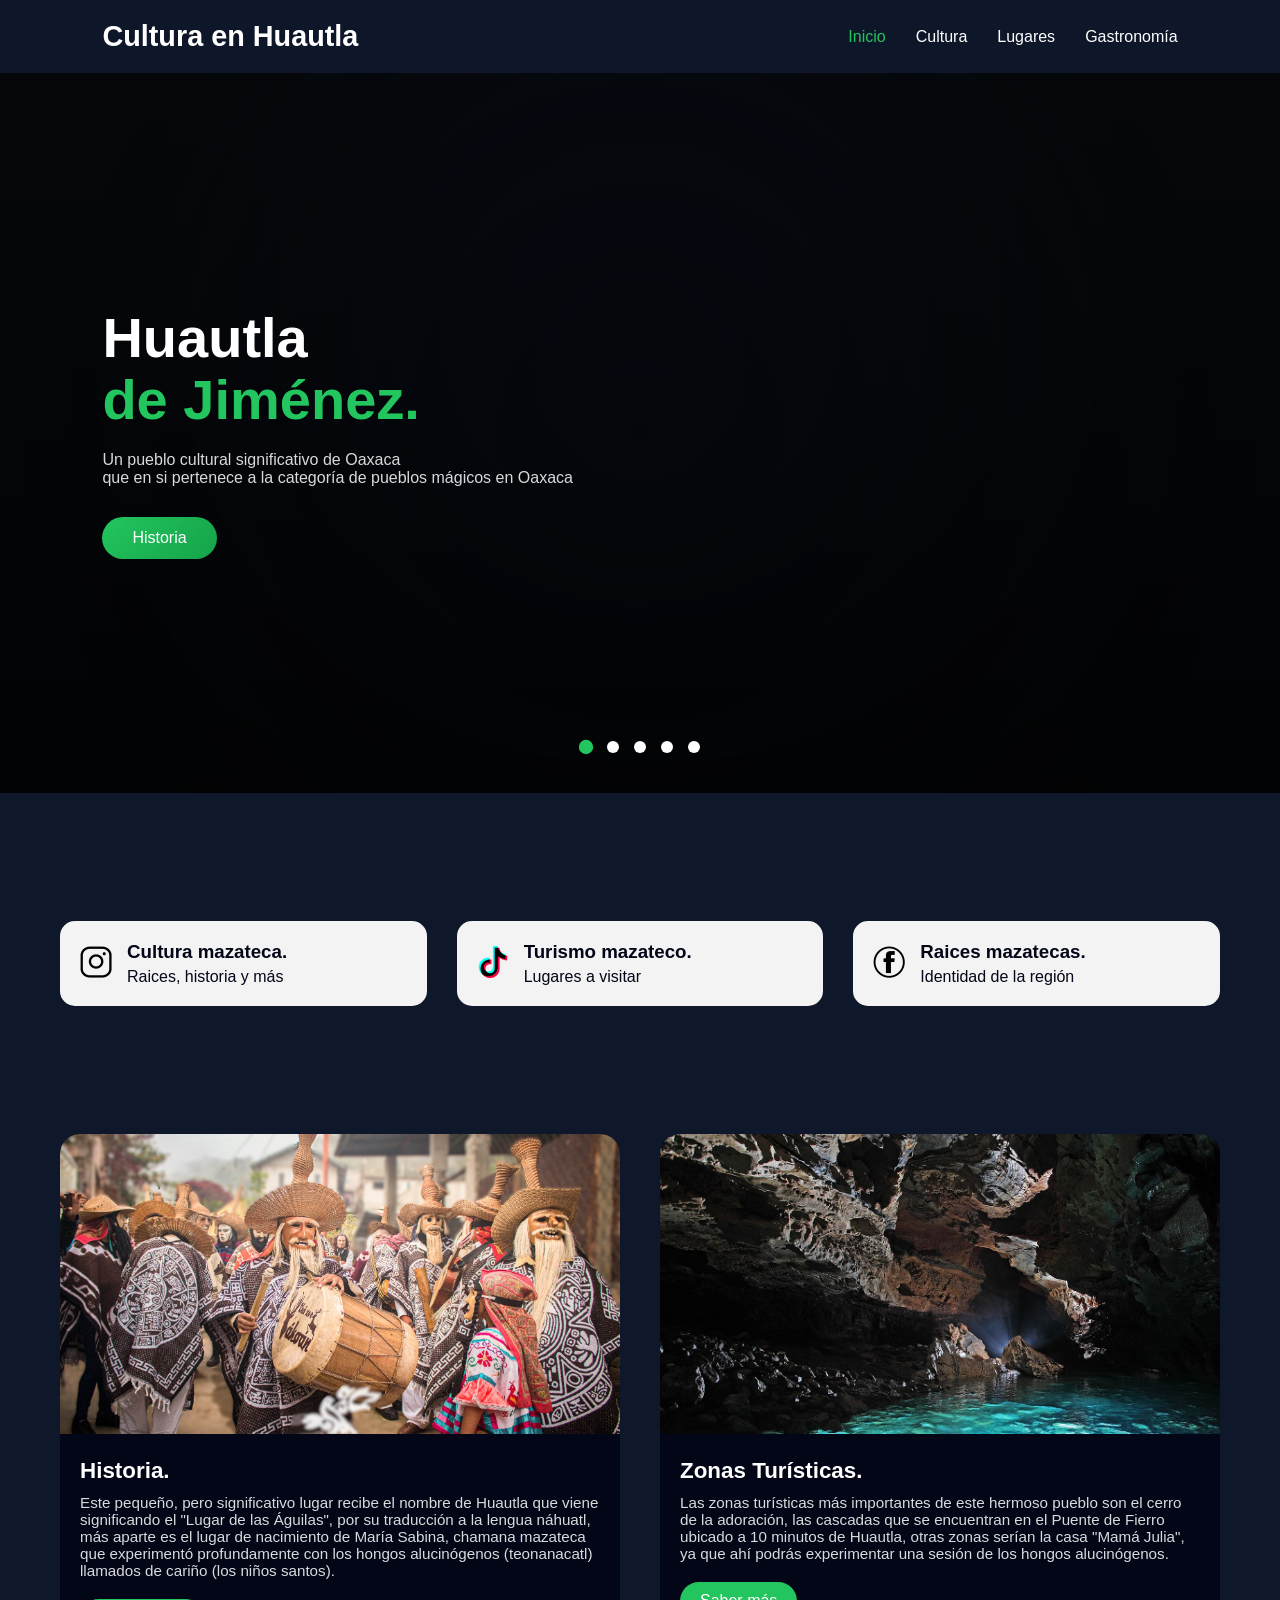
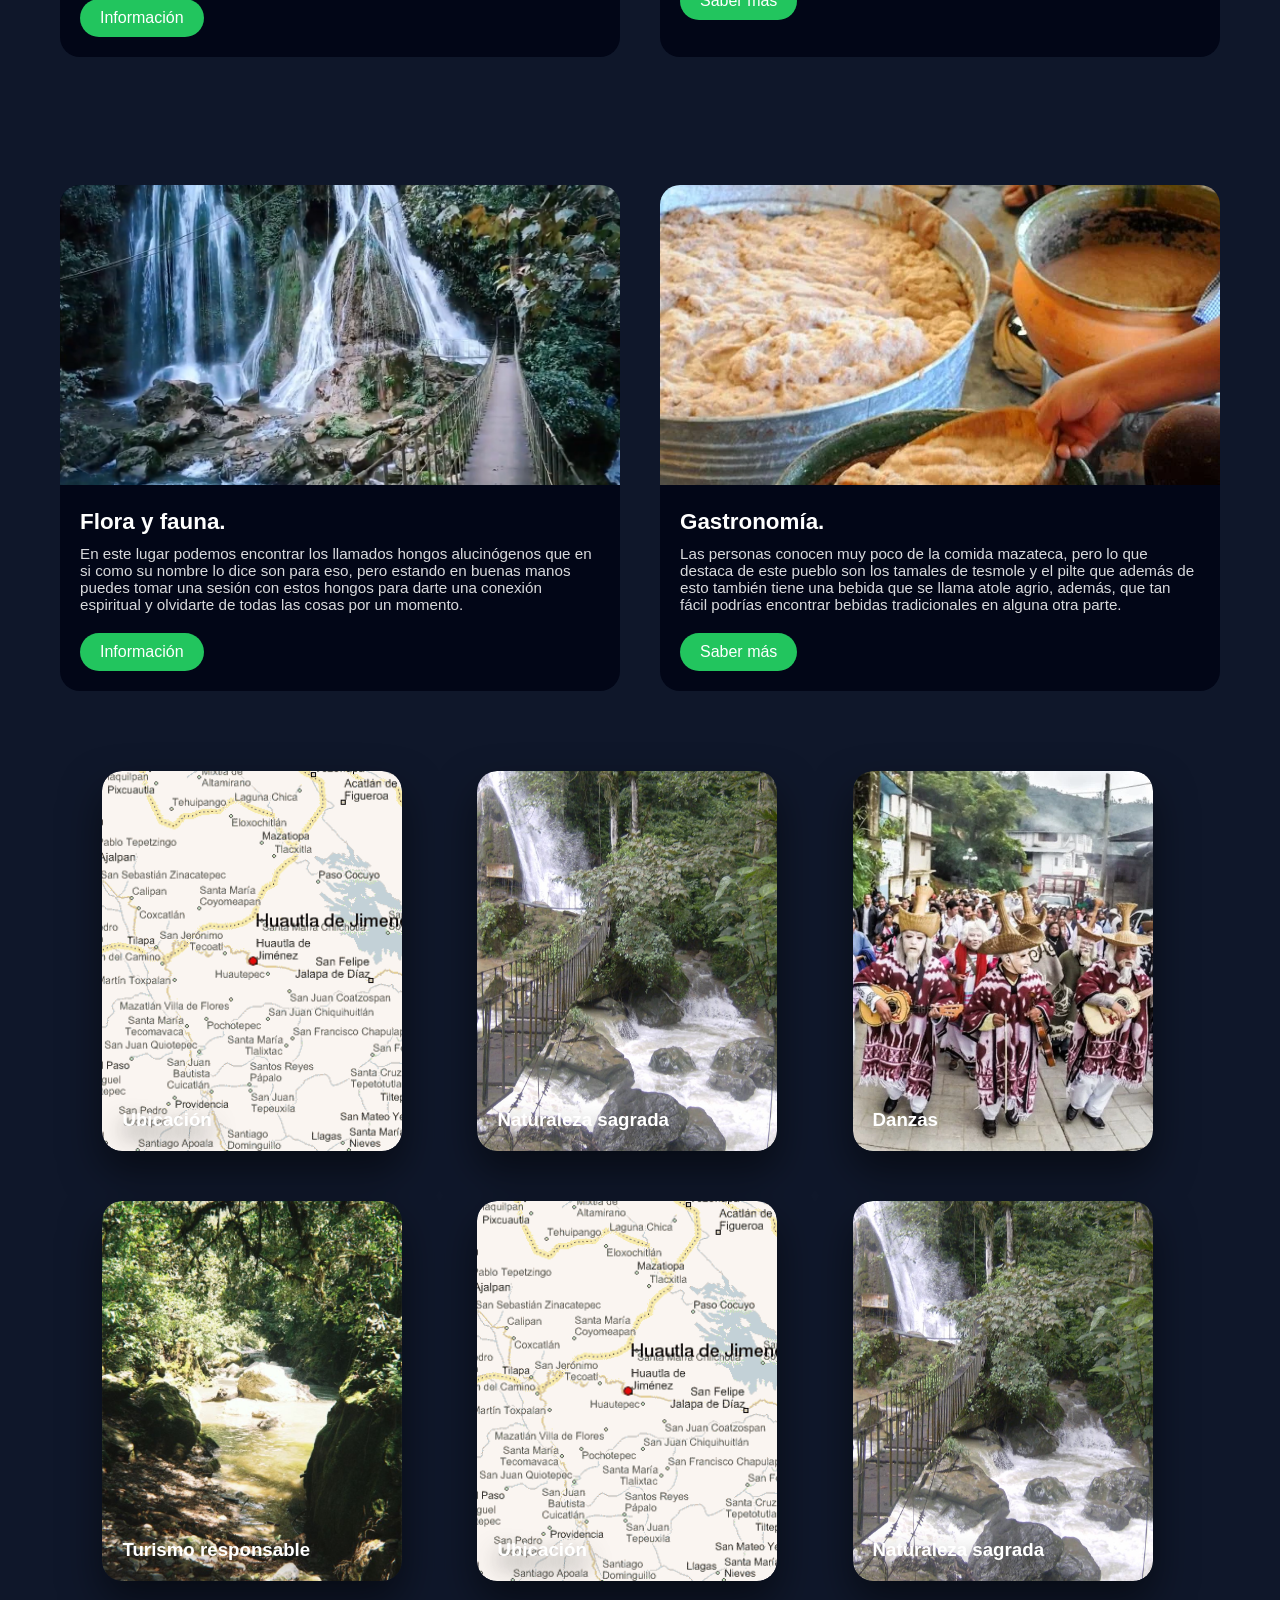
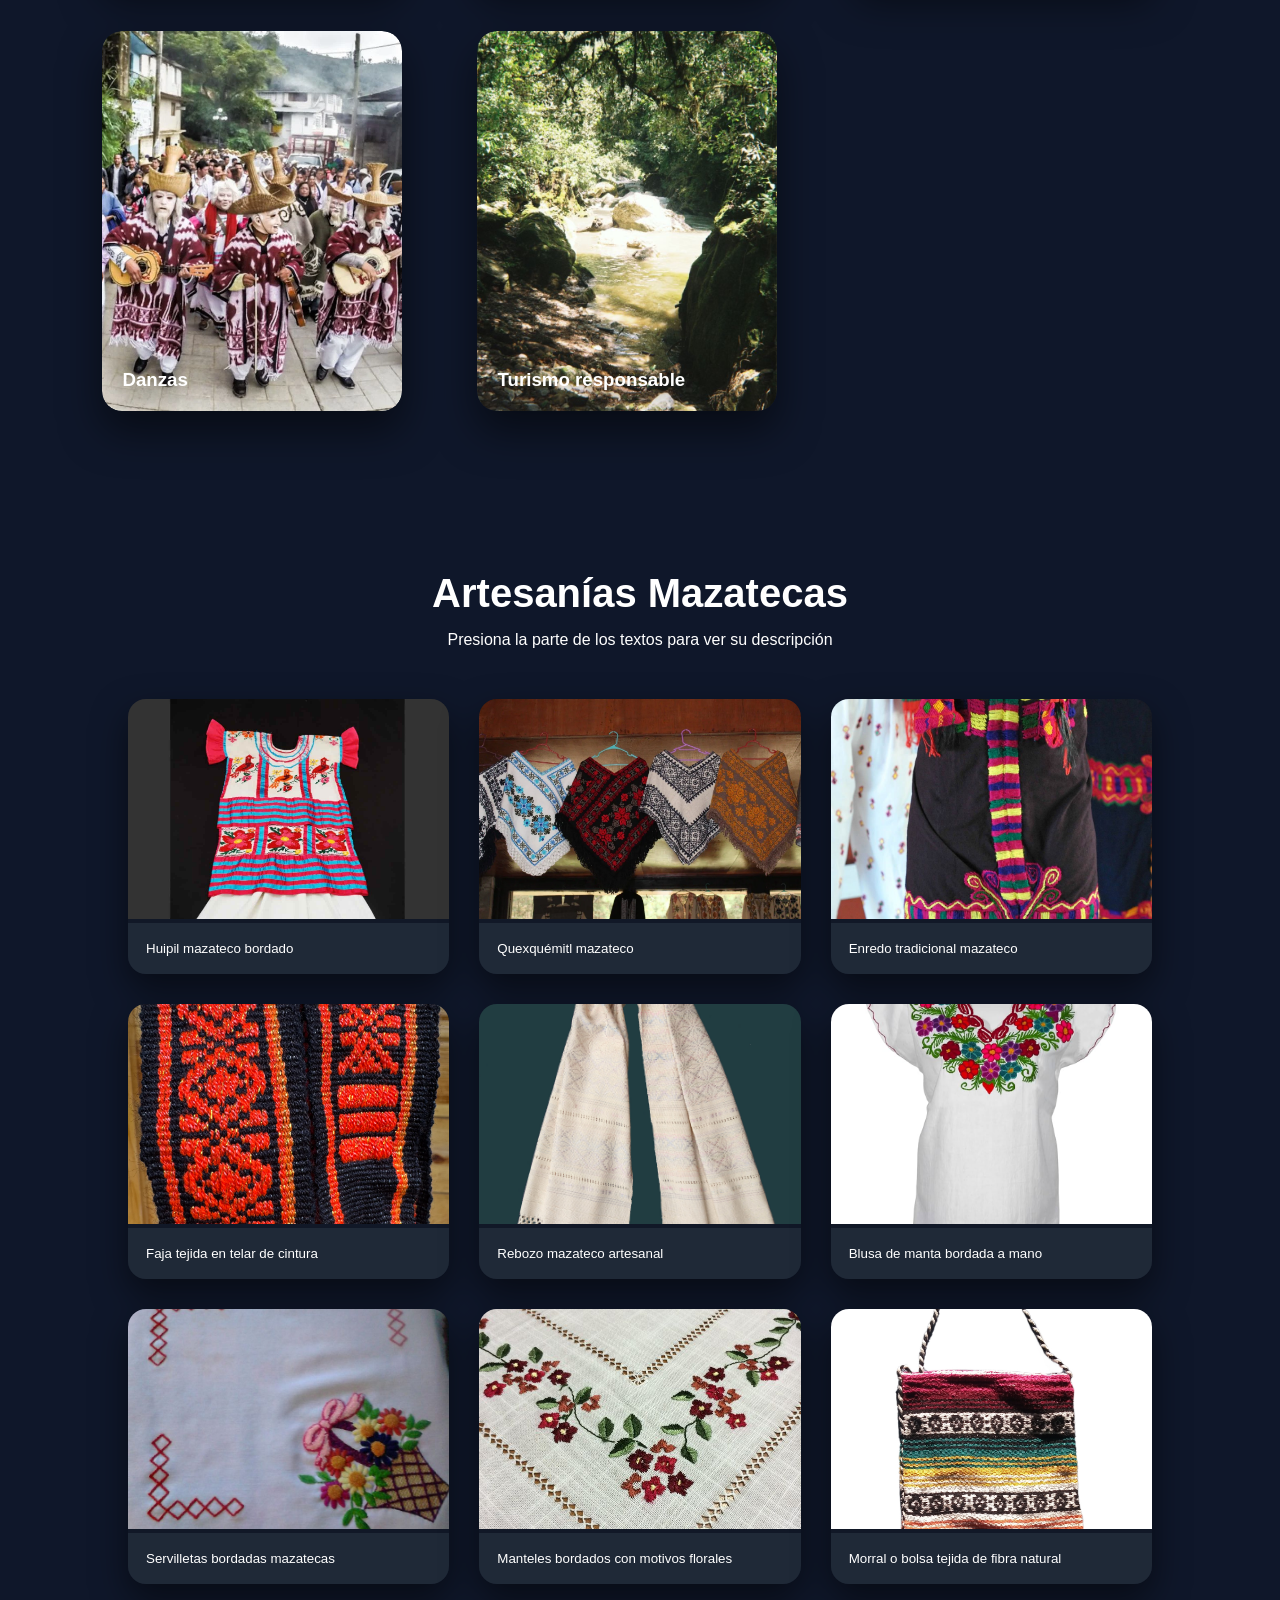
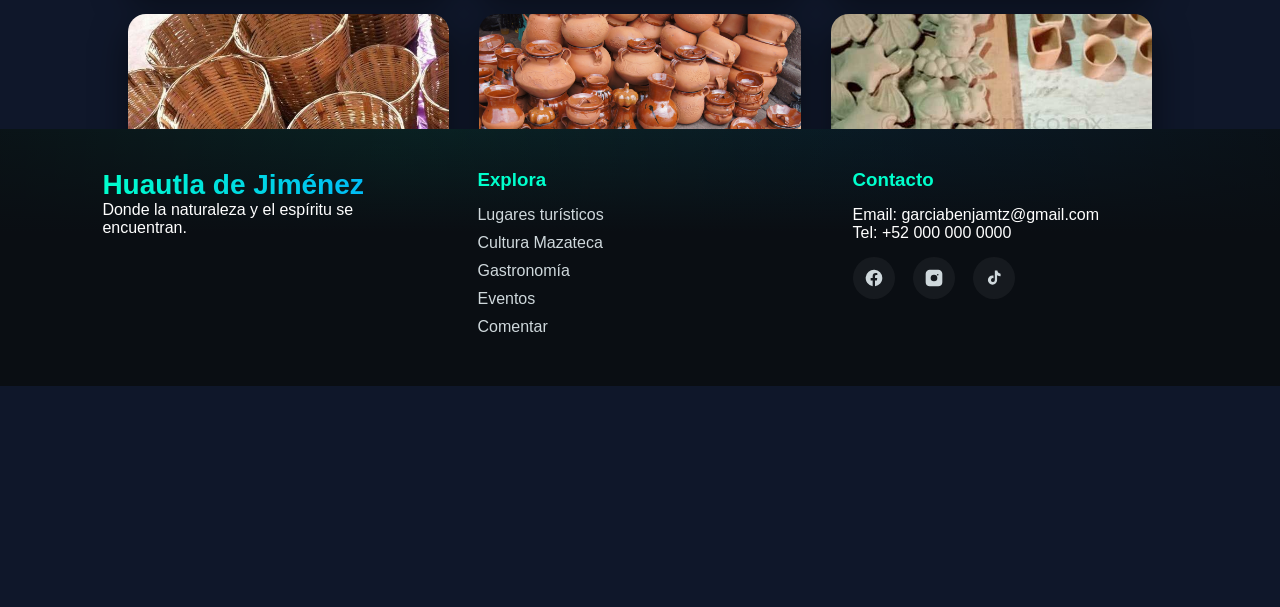
==== commit 9ef0bbfb: "Update print statement from 'Hello' to 'Goodbye'" ====
--- a/index.html
+++ b/index.html
@@ -6,6 +6,7 @@
     <meta name="viewport" content="width=device-width, initial-scale=1.0">
     <title>Cultura en Huautla de Jiménez, Oaxaca</title>
     <link rel="stylesheet" href="CSS/Aparien.css">
+    <link rel="icon" href="Icons/favicon.png" type="image/png">
     <link rel="preconnect" href="https://fonts.googleapis.com">
     <link rel="preconnect" href="https://fonts.gstatic.com" crossorigin>
 </head>
@@ -472,3 +473,4 @@
 
 
 </html>
+
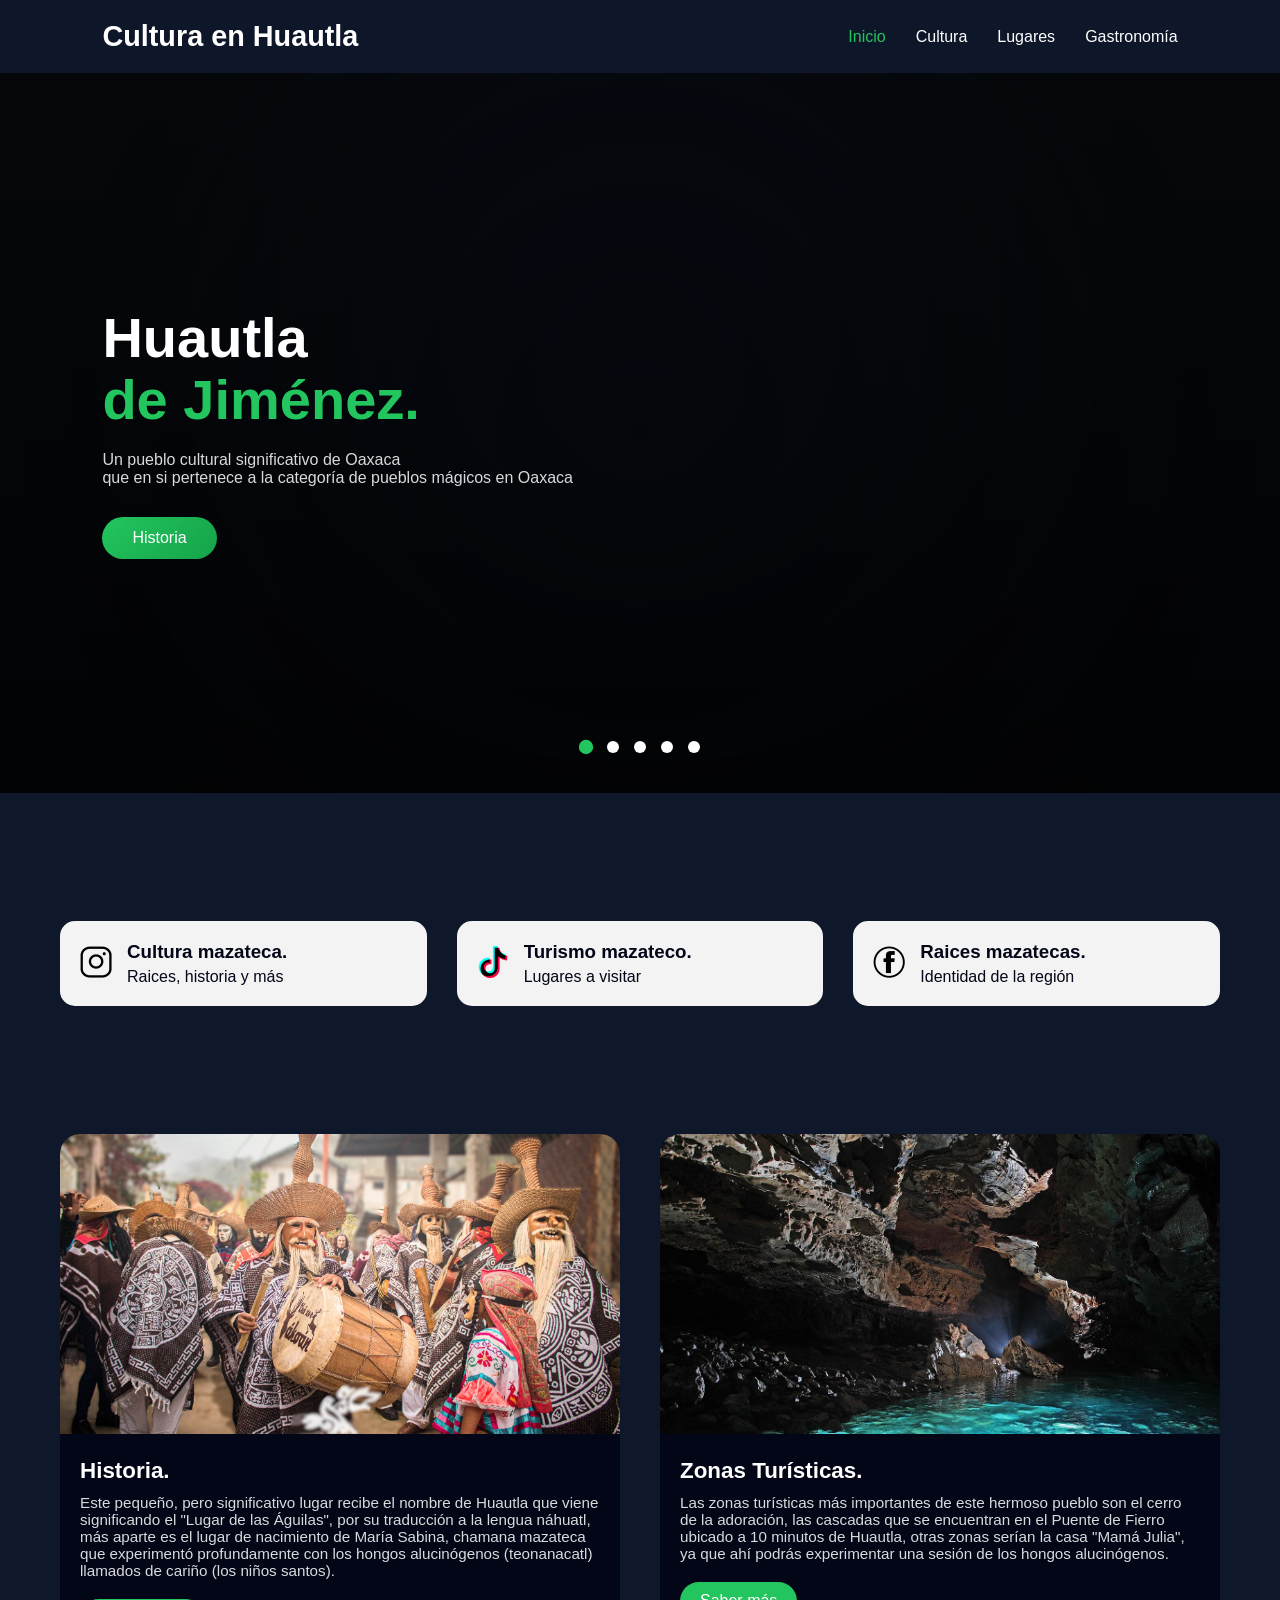
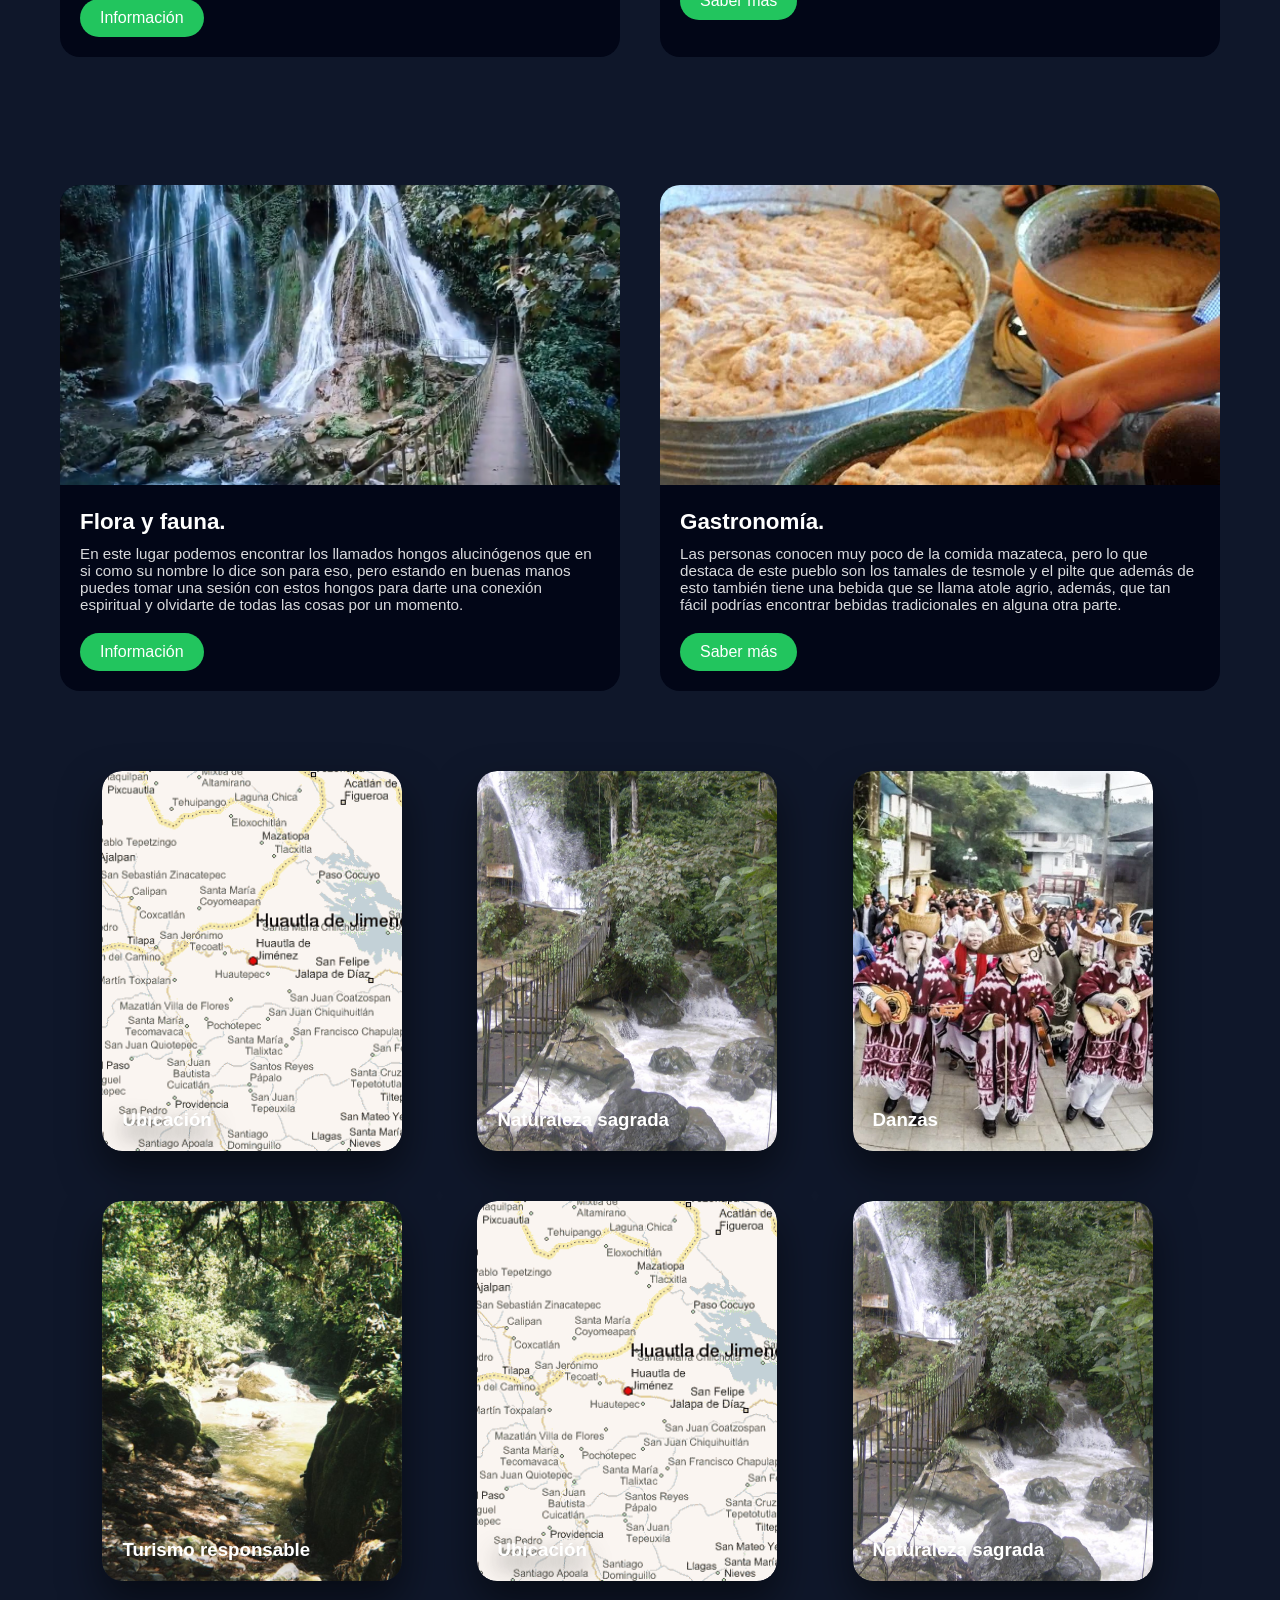
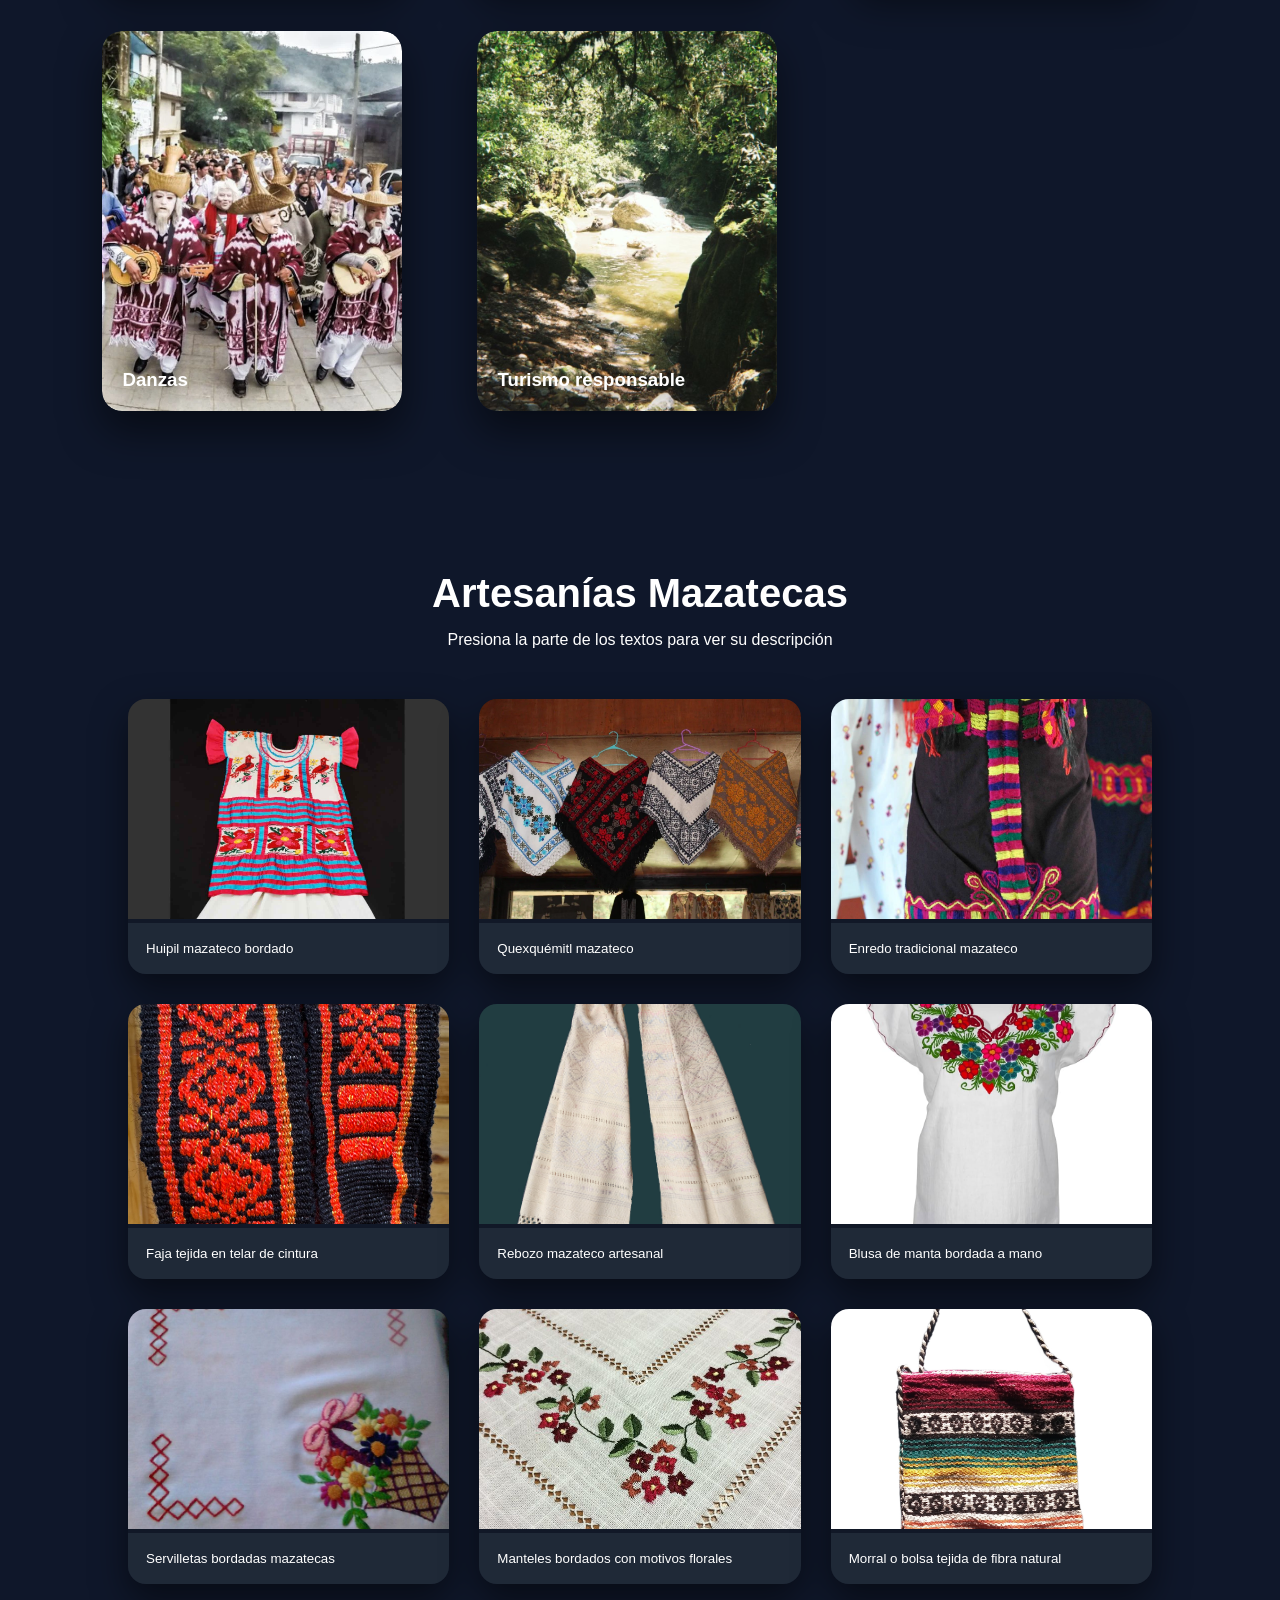
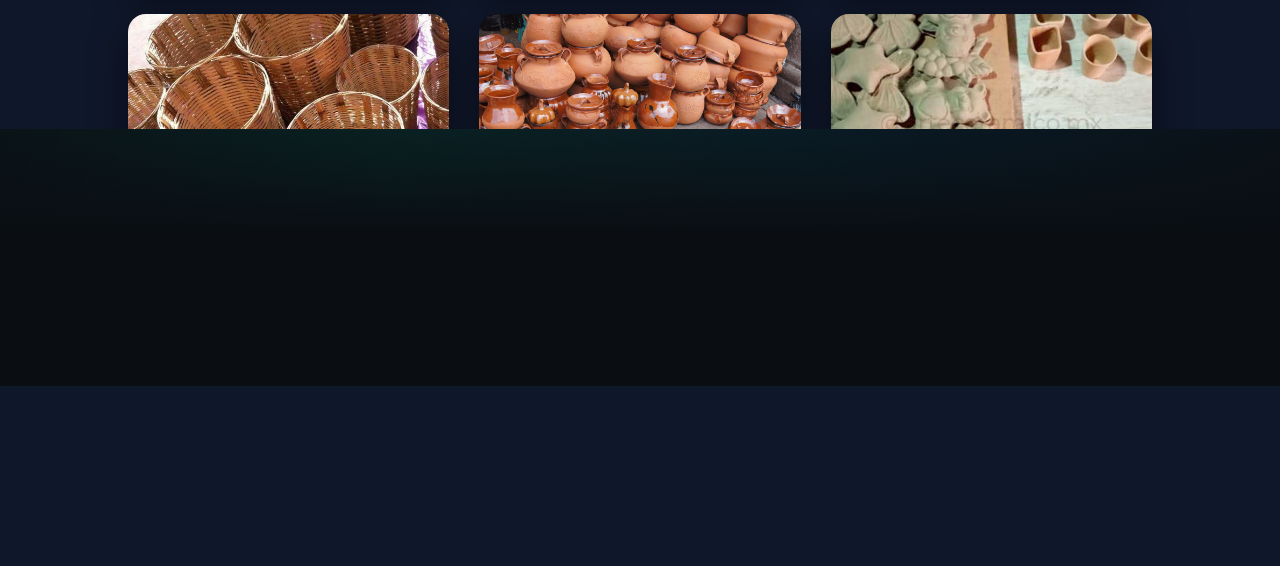
==== commit 4d9bfcfa: "Update index.html" ====
--- a/index.html
+++ b/index.html
@@ -4,6 +4,7 @@
     <meta charset="UTF-8">
     <meta http-equiv="X-UA-Compatible" content="IE-edge">
     <meta name="viewport" content="width=device-width, initial-scale=1.0">
+    <meta name="description" content="Descubre la cultura, tradiciones, festividades y artesanías de Huautla de Jiménez, Oaxaca. Un recorrido por la identidad mazateca.">
     <title>Cultura en Huautla de Jiménez, Oaxaca</title>
     <link rel="stylesheet" href="CSS/Aparien.css">
     <link rel="icon" href="Icons/favicon.png" type="image/png">
@@ -474,3 +475,4 @@
 
 </html>
 
+
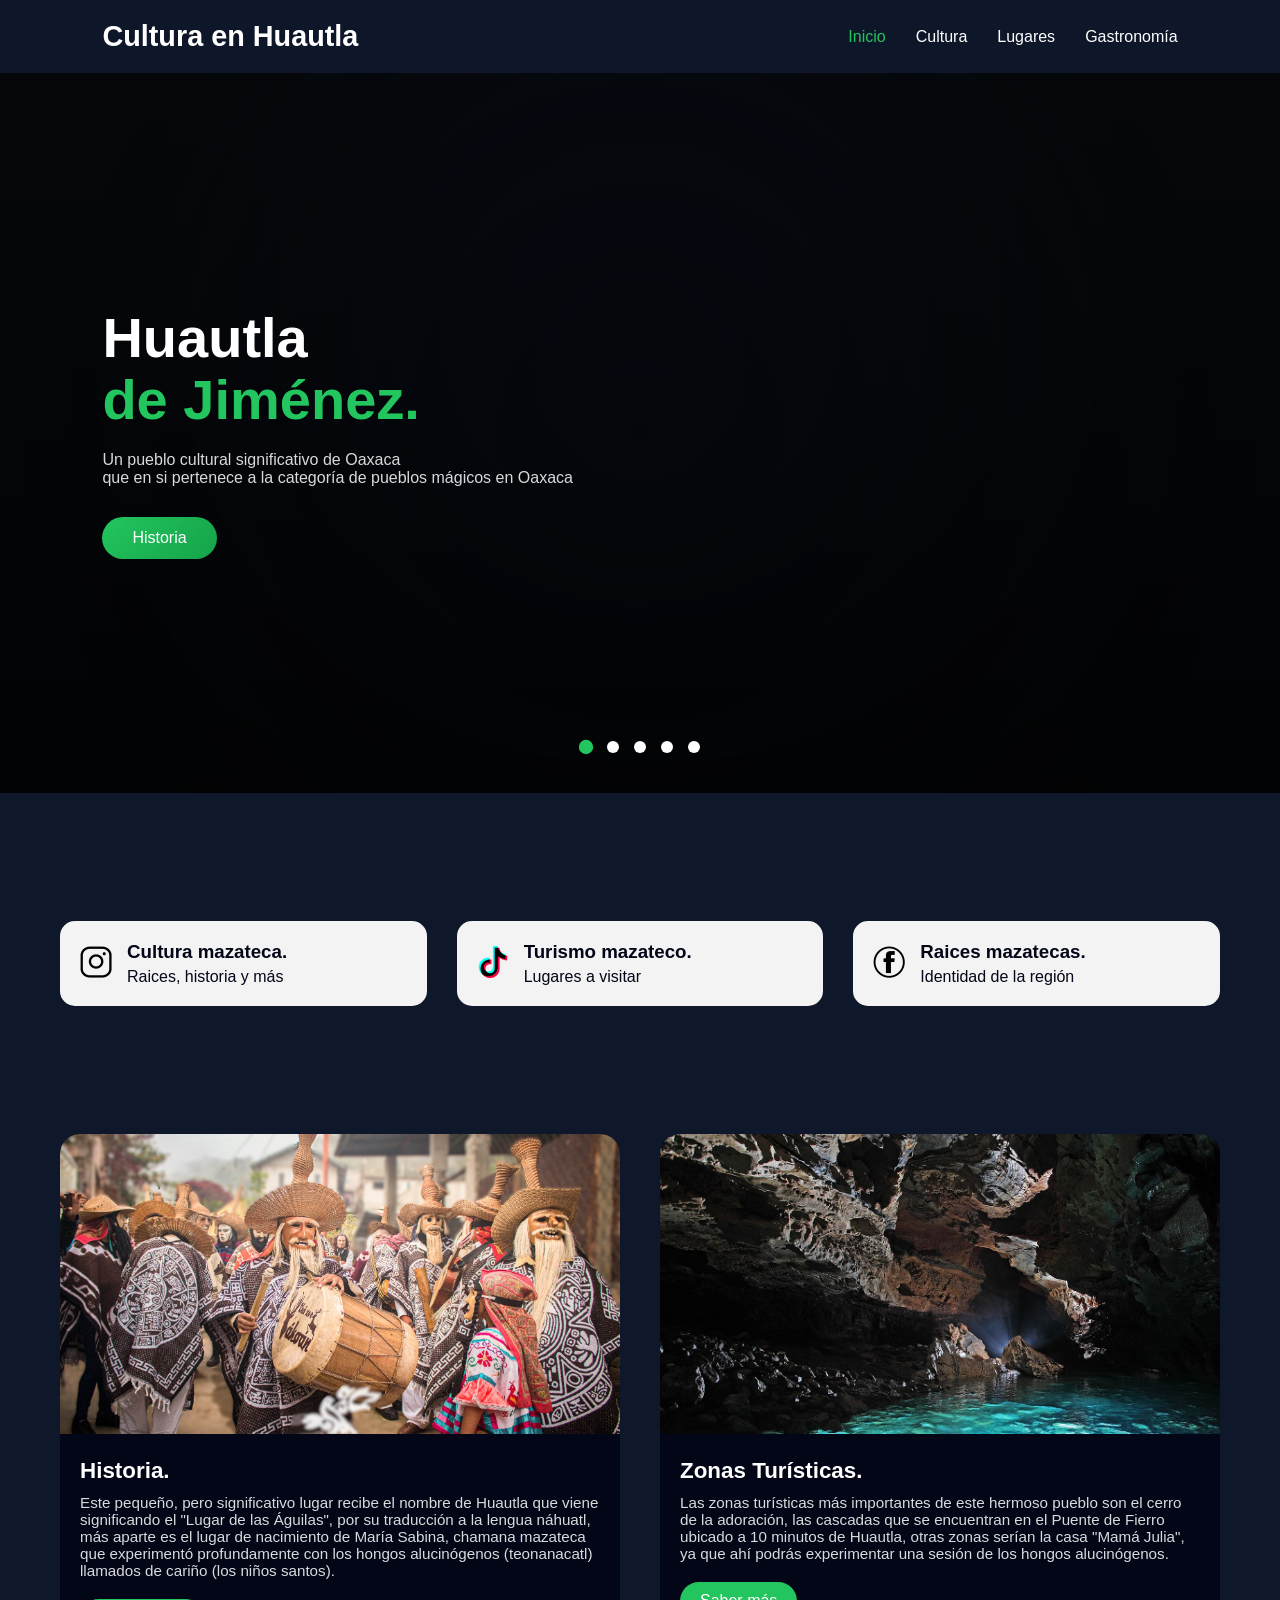
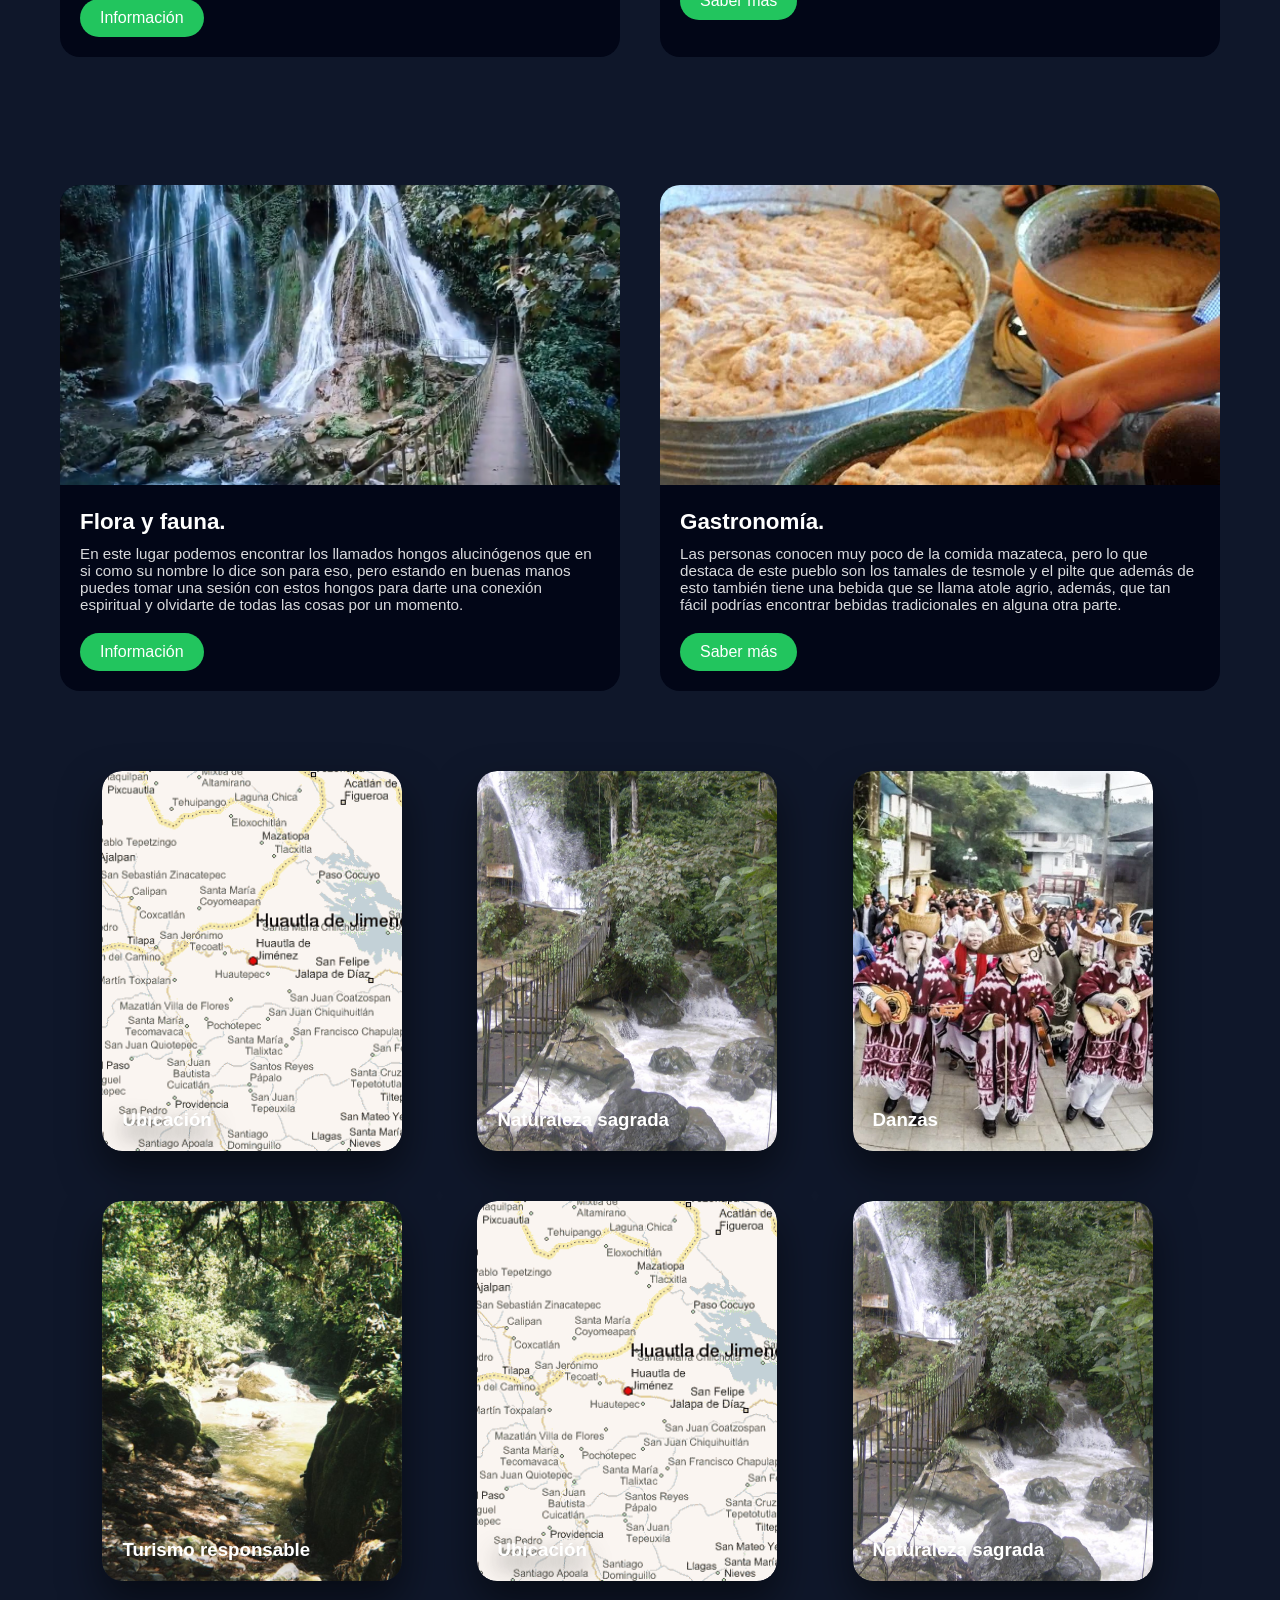
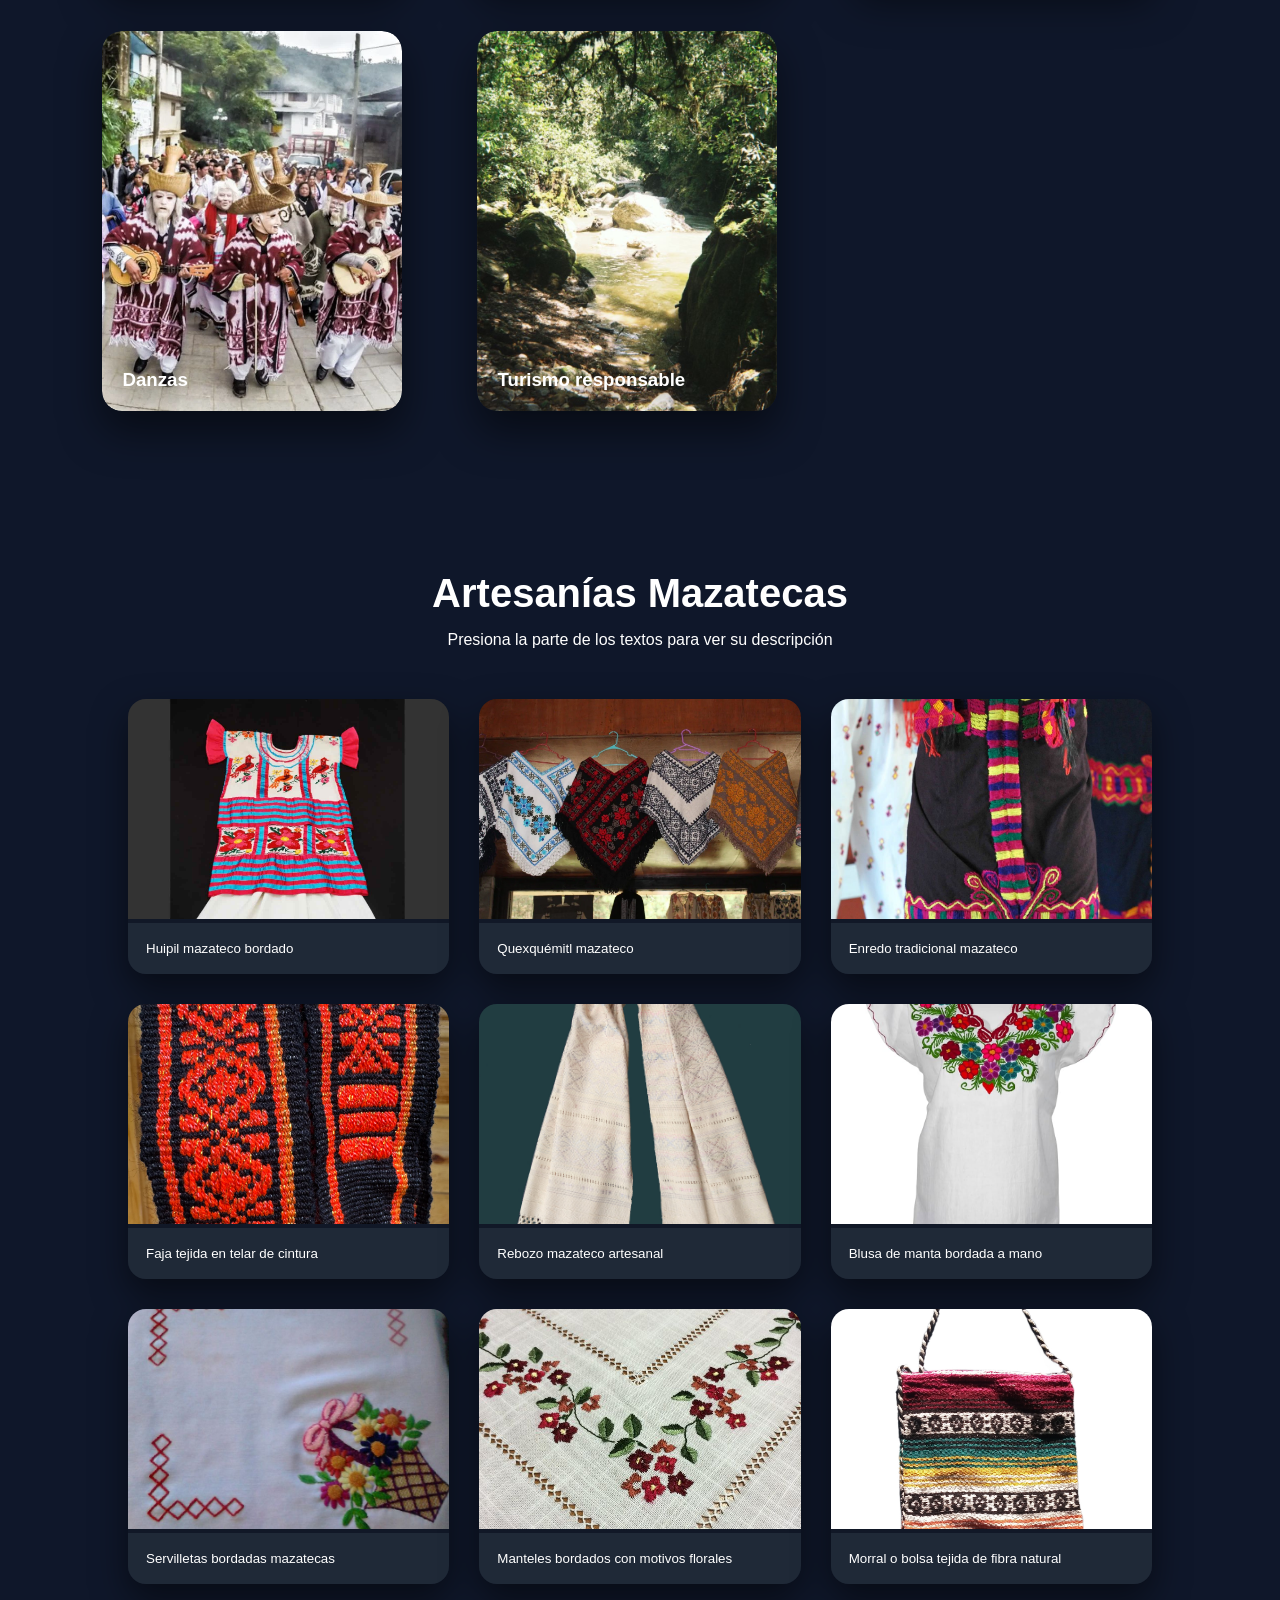
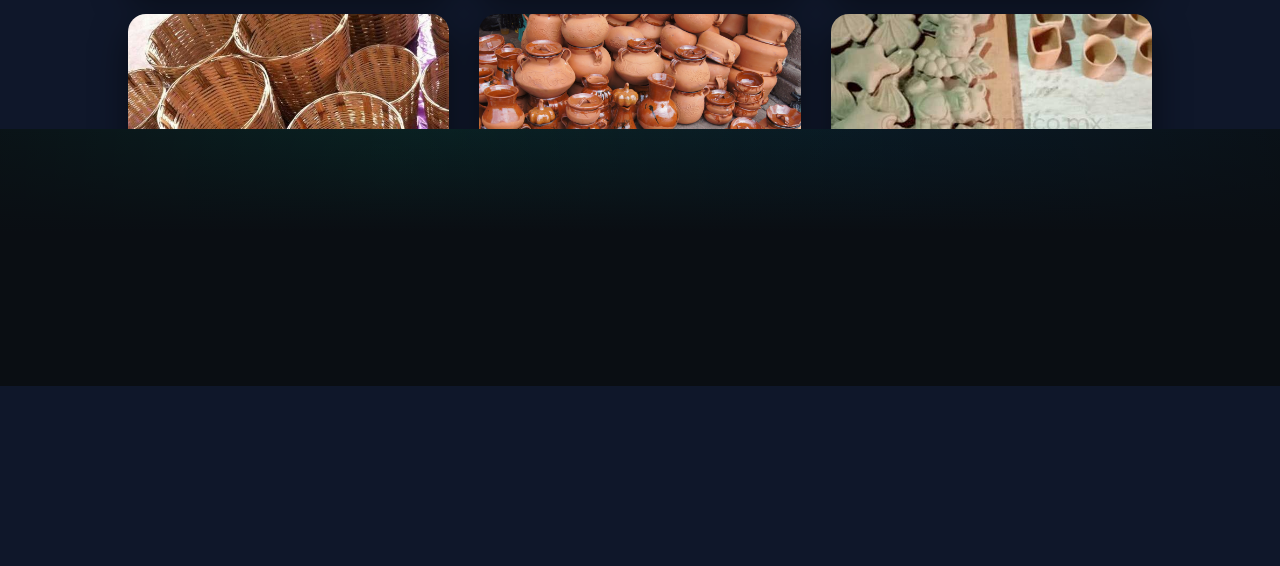
==== commit 84e03919: "Update index.html" ====
--- a/index.html
+++ b/index.html
@@ -4,6 +4,7 @@
     <meta charset="UTF-8">
     <meta http-equiv="X-UA-Compatible" content="IE-edge">
     <meta name="viewport" content="width=device-width, initial-scale=1.0">
+    <meta name="google-site-verification" content="qYCNZrfws2Hg7VMbJc7LeOyJiKNGDcny1aFRI5q7vYc" />
     <meta name="description" content="Descubre la cultura, tradiciones, festividades y artesanías de Huautla de Jiménez, Oaxaca. Un recorrido por la identidad mazateca.">
     <title>Cultura en Huautla de Jiménez, Oaxaca</title>
     <link rel="stylesheet" href="CSS/Aparien.css">
@@ -476,3 +477,4 @@
 </html>
 
 
+
